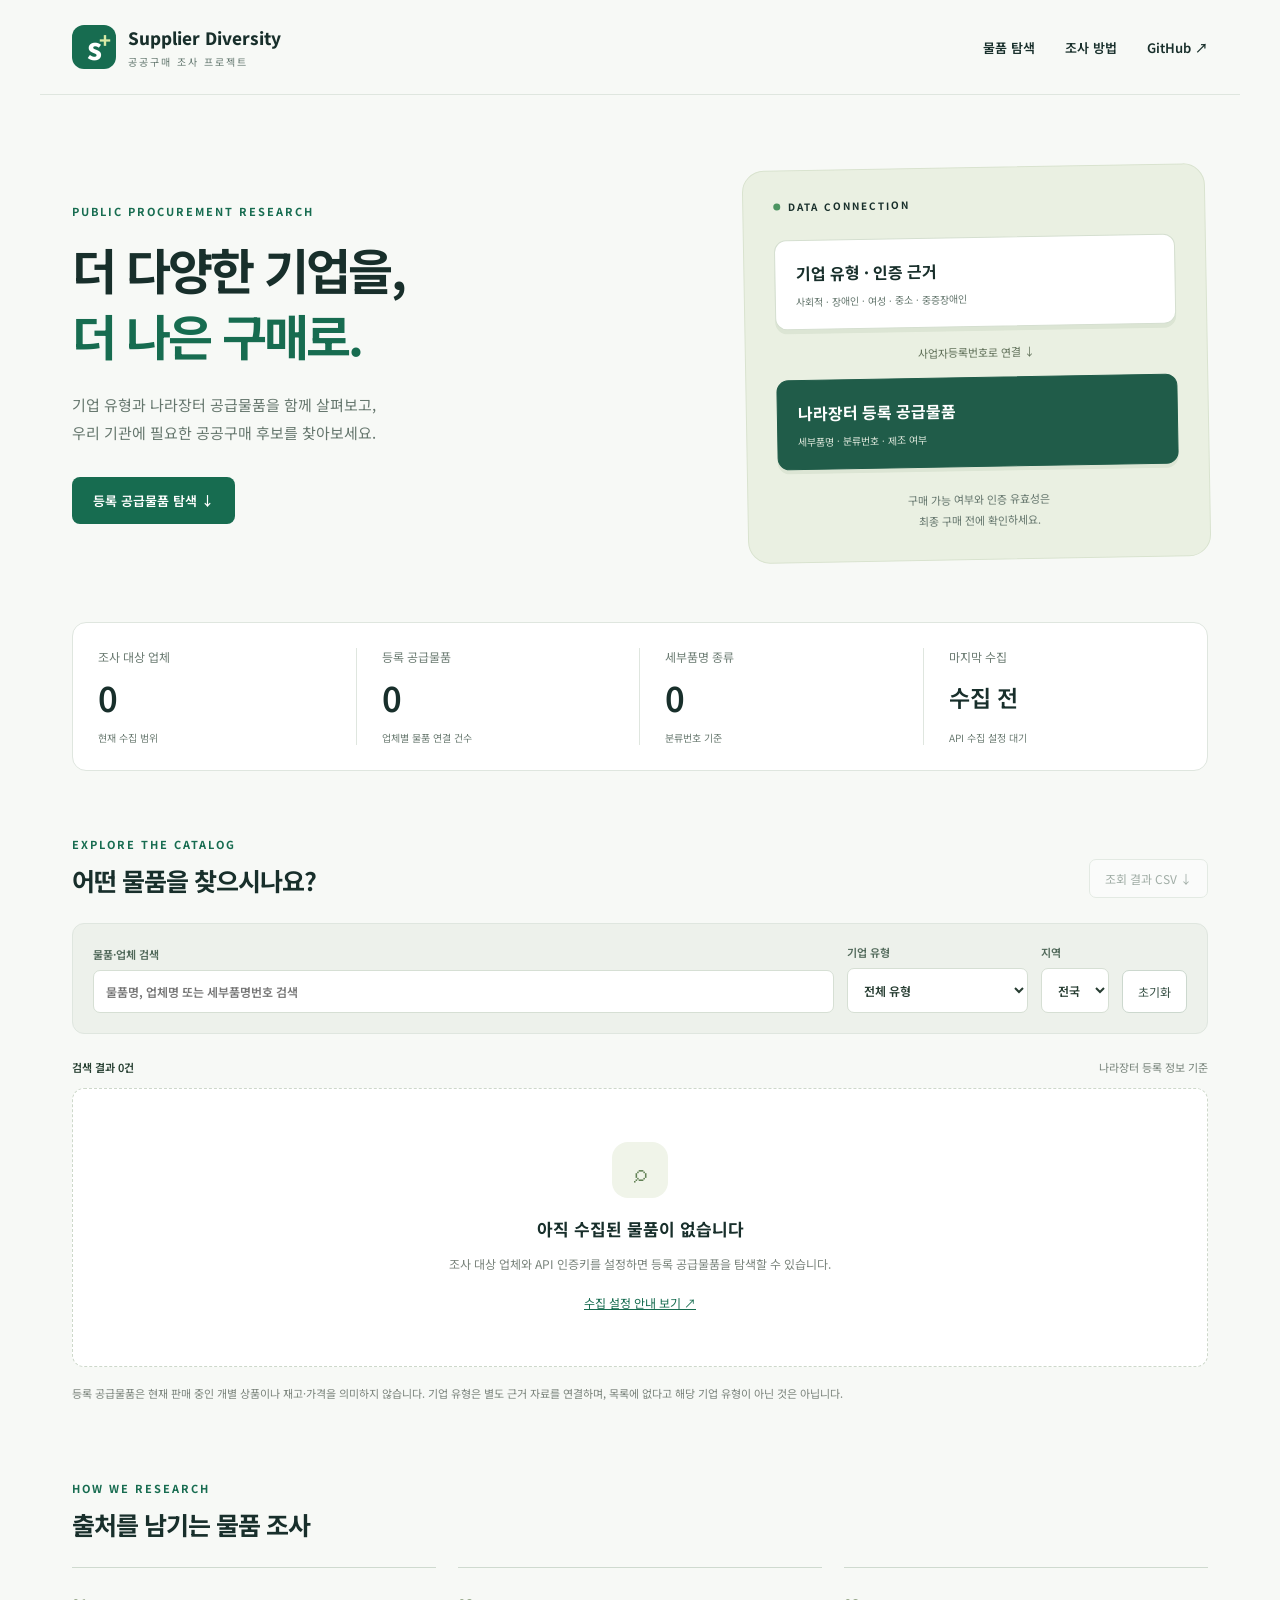
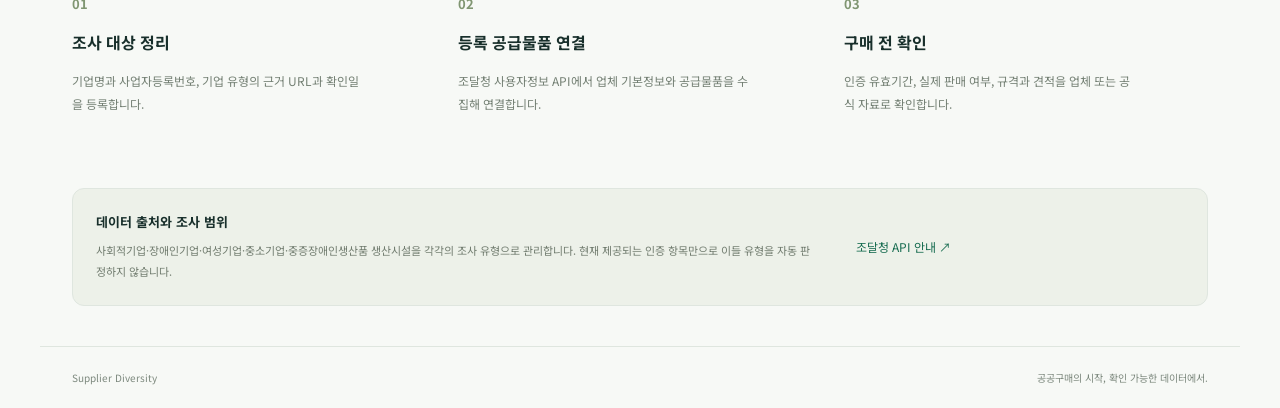
==== site/index.html @ bdb8b7a2 "feat: create clean supplier diversity research portal" ====
<!doctype html>
<html lang="ko">
<head><meta charset="UTF-8"><meta name="viewport" content="width=device-width,initial-scale=1"><meta name="description" content="기업 유형과 나라장터 등록 공급물품을 연결하는 공공구매 조사 프로젝트"><title>공공구매 물품 탐색 · Supplier Diversity</title><link rel="stylesheet" href="./styles.css"><script type="module" src="./app.js"></script></head>
<body>
<header><a class="brand" href="./"><span class="logo">s<span>+</span></span><span>Supplier Diversity<small>공공구매 조사 프로젝트</small></span></a><nav aria-label="주 메뉴"><a href="#explore">물품 탐색</a><a href="#method">조사 방법</a><a href="https://github.com/joongyu01/supplier_diversity" target="_blank" rel="noopener">GitHub ↗</a></nav></header>
<main>
<section class="hero"><div><div class="eyebrow">PUBLIC PROCUREMENT RESEARCH</div><h1>더 다양한 기업을,<br><span>더 나은 구매로.</span></h1><p>기업 유형과 나라장터 공급물품을 함께 살펴보고,<br>우리 기관에 필요한 공공구매 후보를 찾아보세요.</p><a class="primary" href="#explore">등록 공급물품 탐색 ↓</a></div><aside class="hero-card"><div class="card-top"><span class="dot"></span> DATA CONNECTION</div><div class="flow-node">기업 유형 · 인증 근거<span>사회적 · 장애인 · 여성 · 중소 · 중증장애인</span></div><div class="connector">사업자등록번호로 연결 ↓</div><div class="flow-node accent">나라장터 등록 공급물품<span>세부품명 · 분류번호 · 제조 여부</span></div><p>구매 가능 여부와 인증 유효성은<br>최종 구매 전에 확인하세요.</p></aside></section>
<section class="stats" aria-label="데이터 현황"><article><span>조사 대상 업체</span><strong id="supplier-count">—</strong><small>현재 수집 범위</small></article><article><span>등록 공급물품</span><strong id="product-count">—</strong><small>업체별 물품 연결 건수</small></article><article><span>세부품명 종류</span><strong id="class-count">—</strong><small>분류번호 기준</small></article><article><span>마지막 수집</span><strong class="date" id="updated">수집 전</strong><small id="status-label">데이터 확인 중</small></article></section>
<section id="explore" class="explore"><div class="section-heading"><div><div class="eyebrow">EXPLORE THE CATALOG</div><h2>어떤 물품을 찾으시나요?</h2></div><button id="export" class="secondary" disabled>조회 결과 CSV ↓</button></div>
<div class="filters"><label class="search">물품·업체 검색<input id="search" type="search" placeholder="물품명, 업체명 또는 세부품명번호 검색"></label><label>기업 유형<select id="category"><option value="">전체 유형</option><option>사회적기업</option><option>장애인기업</option><option>여성기업</option><option>중소기업</option><option>중증장애인생산품 생산시설</option></select></label><label>지역<select id="region"><option value="">전국</option></select></label><button id="reset" class="secondary">초기화</button></div>
<div class="result-head"><span id="result-count" role="status" aria-live="polite">데이터를 불러오고 있습니다.</span><span>나라장터 등록 정보 기준</span></div><div id="results"></div><div class="pagination" id="pagination" hidden><button class="secondary" id="prev">← 이전</button><span id="page-label"></span><button class="secondary" id="next">다음 →</button></div>
<p class="notice">등록 공급물품은 현재 판매 중인 개별 상품이나 재고·가격을 의미하지 않습니다. 기업 유형은 별도 근거 자료를 연결하며, 목록에 없다고 해당 기업 유형이 아닌 것은 아닙니다.</p></section>
<section id="method" class="method"><div class="eyebrow">HOW WE RESEARCH</div><h2>출처를 남기는 물품 조사</h2><div class="steps"><article><b>01</b><h3>조사 대상 정리</h3><p>기업명과 사업자등록번호, 기업 유형의 근거 URL과 확인일을 등록합니다.</p></article><article><b>02</b><h3>등록 공급물품 연결</h3><p>조달청 사용자정보 API에서 업체 기본정보와 공급물품을 수집해 연결합니다.</p></article><article><b>03</b><h3>구매 전 확인</h3><p>인증 유효기간, 실제 판매 여부, 규격과 견적을 업체 또는 공식 자료로 확인합니다.</p></article></div></section>
<section class="source"><div><h3>데이터 출처와 조사 범위</h3><p>사회적기업·장애인기업·여성기업·중소기업·중증장애인생산품 생산시설을 각각의 조사 유형으로 관리합니다. 현재 제공되는 인증 항목만으로 이들 유형을 자동 판정하지 않습니다.</p></div><a href="https://www.data.go.kr/data/15129466/openapi.do" target="_blank" rel="noopener">조달청 API 안내 ↗</a></section>
</main><footer><span>Supplier Diversity</span><span>공공구매의 시작, 확인 가능한 데이터에서.</span></footer>
</body></html>
---- site/styles.css ----
@import url('https://fonts.googleapis.com/css2?family=Noto+Sans+KR:wght@400;500;600;700;800&display=swap');
:root{font-family:'Noto Sans KR',sans-serif;color:#182f2b;background:#f7f9f6;font-synthesis:none;--green:#176c50;--line:#dfe6df}*{box-sizing:border-box}html{scroll-behavior:smooth;scroll-padding-top:24px}body{margin:0}a{color:inherit;text-decoration:none}button,input,select{font:inherit}button,a,input,select{touch-action:manipulation}button{cursor:pointer}button:disabled{opacity:.45;cursor:default}a:focus-visible,button:focus-visible,input:focus-visible,select:focus-visible{outline:3px solid #c58e31;outline-offset:4px}header,main,footer{max-width:1200px;margin:auto}header{padding:25px 32px;display:flex;justify-content:space-between;align-items:center;border-bottom:1px solid var(--line)}.brand{display:flex;gap:12px;align-items:center;font-weight:800;font-size:17px}.brand small{display:block;font-weight:400;font-size:10px;letter-spacing:2px;margin-top:4px;color:#647870}.logo{font-size:30px;color:white;background:var(--green);width:44px;height:44px;display:grid;place-content:center;border-radius:12px;position:relative}.logo span{position:absolute;right:5px;top:0;font-size:20px;color:#d8eaa6}nav{display:flex;gap:30px;font-size:13px;font-weight:600}main{padding:0 32px}.hero{display:grid;grid-template-columns:1.3fr 1fr;gap:70px;padding:72px 0 62px;align-items:center}.eyebrow{font-size:11px;letter-spacing:2px;font-weight:700;color:var(--green)}h1{font-size:49px;line-height:1.35;letter-spacing:-2.7px;margin:17px 0 22px}h1 span{color:var(--green)}.hero p{font-size:15px;line-height:1.9;color:#66776e}.primary{background:var(--green);color:white;display:inline-block;padding:14px 21px;border-radius:8px;font-size:13px;font-weight:600;margin-top:14px}.hero-card{background:#eaf0e2;border:1px solid #d9e3cf;border-radius:22px;padding:28px 30px;transform:rotate(-1deg);position:relative}.card-top{font-size:10px;letter-spacing:2px;font-weight:700;margin-bottom:26px;display:flex;align-items:center;gap:8px}.dot{width:7px;height:7px;border-radius:100%;background:#4c9461}.flow-node{background:#fff;padding:20px;border:1px solid #d5dfd0;border-radius:12px;font-weight:700;font-size:16px;box-shadow:0 4px 0 #dce5d4}.flow-node span{display:block;font-size:10px;font-weight:400;color:#65776e;margin-top:9px}.flow-node.accent{background:#205c49;color:white;border-color:#205c49}.flow-node.accent span{color:#dae5d9}.connector{padding:17px 0;text-align:center;font-size:11px;color:#61715a}.hero-card p{font-size:11px;text-align:center;margin:22px 0 0}.stats{display:grid;grid-template-columns:repeat(4,1fr);background:white;border:1px solid var(--line);border-radius:14px;padding:25px 0}.stats article{padding:0 25px;border-right:1px solid var(--line)}.stats article:last-child{border:0}.stats span,.stats small{display:block;font-size:12px;color:#6c7c73}.stats strong{display:block;font-size:34px;font-weight:600;margin:8px 0}.stats strong.date{font-size:23px;min-height:49px;display:flex;align-items:center}.stats small{font-size:10px}.explore{padding-top:65px}.section-heading{display:flex;justify-content:space-between;align-items:end;margin-bottom:25px}h2{font-size:25px;letter-spacing:-1px;margin:10px 0 0}.secondary{background:white;color:#395247;border:1px solid #ccd8ce;padding:10px 15px;border-radius:7px;font-size:12px}.filters{display:flex;align-items:end;gap:13px;background:#edf1eb;border:1px solid var(--line);border-radius:12px;padding:20px}.filters label{display:flex;flex-direction:column;gap:8px;font-size:11px;color:#506859;font-weight:600}.search{flex:1}.filters input,.filters select{background:white;border:1px solid #d6dfd4;padding:12px;border-radius:7px;font-size:12px;color:#273d32;min-height:43px}.filters select{max-width:205px}.filters .secondary{height:43px}.result-head{display:flex;justify-content:space-between;font-size:11px;color:#78847b;margin:25px 0 13px}.result-head span:first-child{color:#263f31;font-weight:600}.empty{padding:53px 20px;text-align:center;background:white;border:1px dashed #cdd8ca;border-radius:12px}.empty .empty-icon{display:grid;place-content:center;margin:0 auto 18px;border-radius:16px;background:#f0f4e9;color:#628155;width:56px;height:56px;font-size:25px}.empty h3{font-size:17px;margin:0 0 12px}.empty p{font-size:12px;line-height:1.9;color:#7a847c;margin:0}.empty a{display:inline-block;font-size:12px;text-decoration:underline;color:var(--green);margin-top:18px}.notice{font-size:11px;color:#7a837b;line-height:1.8;margin:17px 0}.method{padding:60px 0}.steps{display:grid;grid-template-columns:repeat(3,1fr);gap:22px;margin-top:25px}.steps article{border-top:1px solid #cfdacf;padding:22px 8px 0 0}.steps b{font-size:13px;color:#809672}.steps h3{font-size:16px}.steps p{font-size:12px;line-height:1.9;color:#748074;max-width:290px}.source{border:1px solid var(--line);background:#edf1e9;border-radius:12px;padding:23px;display:flex;gap:40px;align-items:center;margin-bottom:40px}.source h3{font-size:13px;margin:0 0 9px}.source p{font-size:11px;line-height:1.9;color:#727d70;margin:0;max-width:720px}.source a{font-size:12px;white-space:nowrap;color:var(--green)}footer{padding:23px 32px;display:flex;justify-content:space-between;border-top:1px solid var(--line);font-size:10px;color:#7c887d}.table-wrap{overflow:auto;border:1px solid var(--line);border-radius:10px}table{width:100%;border-collapse:collapse;background:white;font-size:12px;text-align:left}th{padding:15px;background:#eef2eb;font-size:11px;white-space:nowrap}td{padding:16px 15px;border-top:1px solid #e8ece5;min-width:120px}td small{display:block;color:#758170;font-size:10px;margin-top:6px}.tag{display:inline-block;background:#eaf2e4;color:#386044;padding:4px 7px;border-radius:5px;font-size:10px;margin:2px}.evidence{display:block;text-decoration:underline;color:var(--green);margin-top:5px;font-size:10px}.pagination{display:flex;justify-content:center;align-items:center;gap:20px;margin-top:18px;font-size:12px}.pagination[hidden]{display:none}@media(max-width:760px){header,main,footer{padding-left:20px;padding-right:20px}header{padding-top:18px;padding-bottom:18px}nav{gap:15px;font-size:11px}nav a:nth-child(2){display:none}.brand{font-size:13px}.brand small{font-size:8px}.hero{grid-template-columns:1fr;gap:30px;padding:42px 0}h1{font-size:38px}.hero-card{transform:none}.stats{grid-template-columns:1fr 1fr;gap:23px}.stats article:nth-child(2){border:0}.stats strong{font-size:29px}.filters{flex-wrap:wrap;padding:14px}.search{min-width:100%}.filters select{max-width:190px}.section-heading{gap:10px}h2{font-size:21px}.section-heading .secondary{font-size:10px;white-space:nowrap}.steps{grid-template-columns:1fr;gap:13px}.steps p{max-width:none}.source{flex-direction:column;align-items:start;gap:16px}footer{gap:20px}.result-head{gap:15px}.hero p{font-size:13px}}
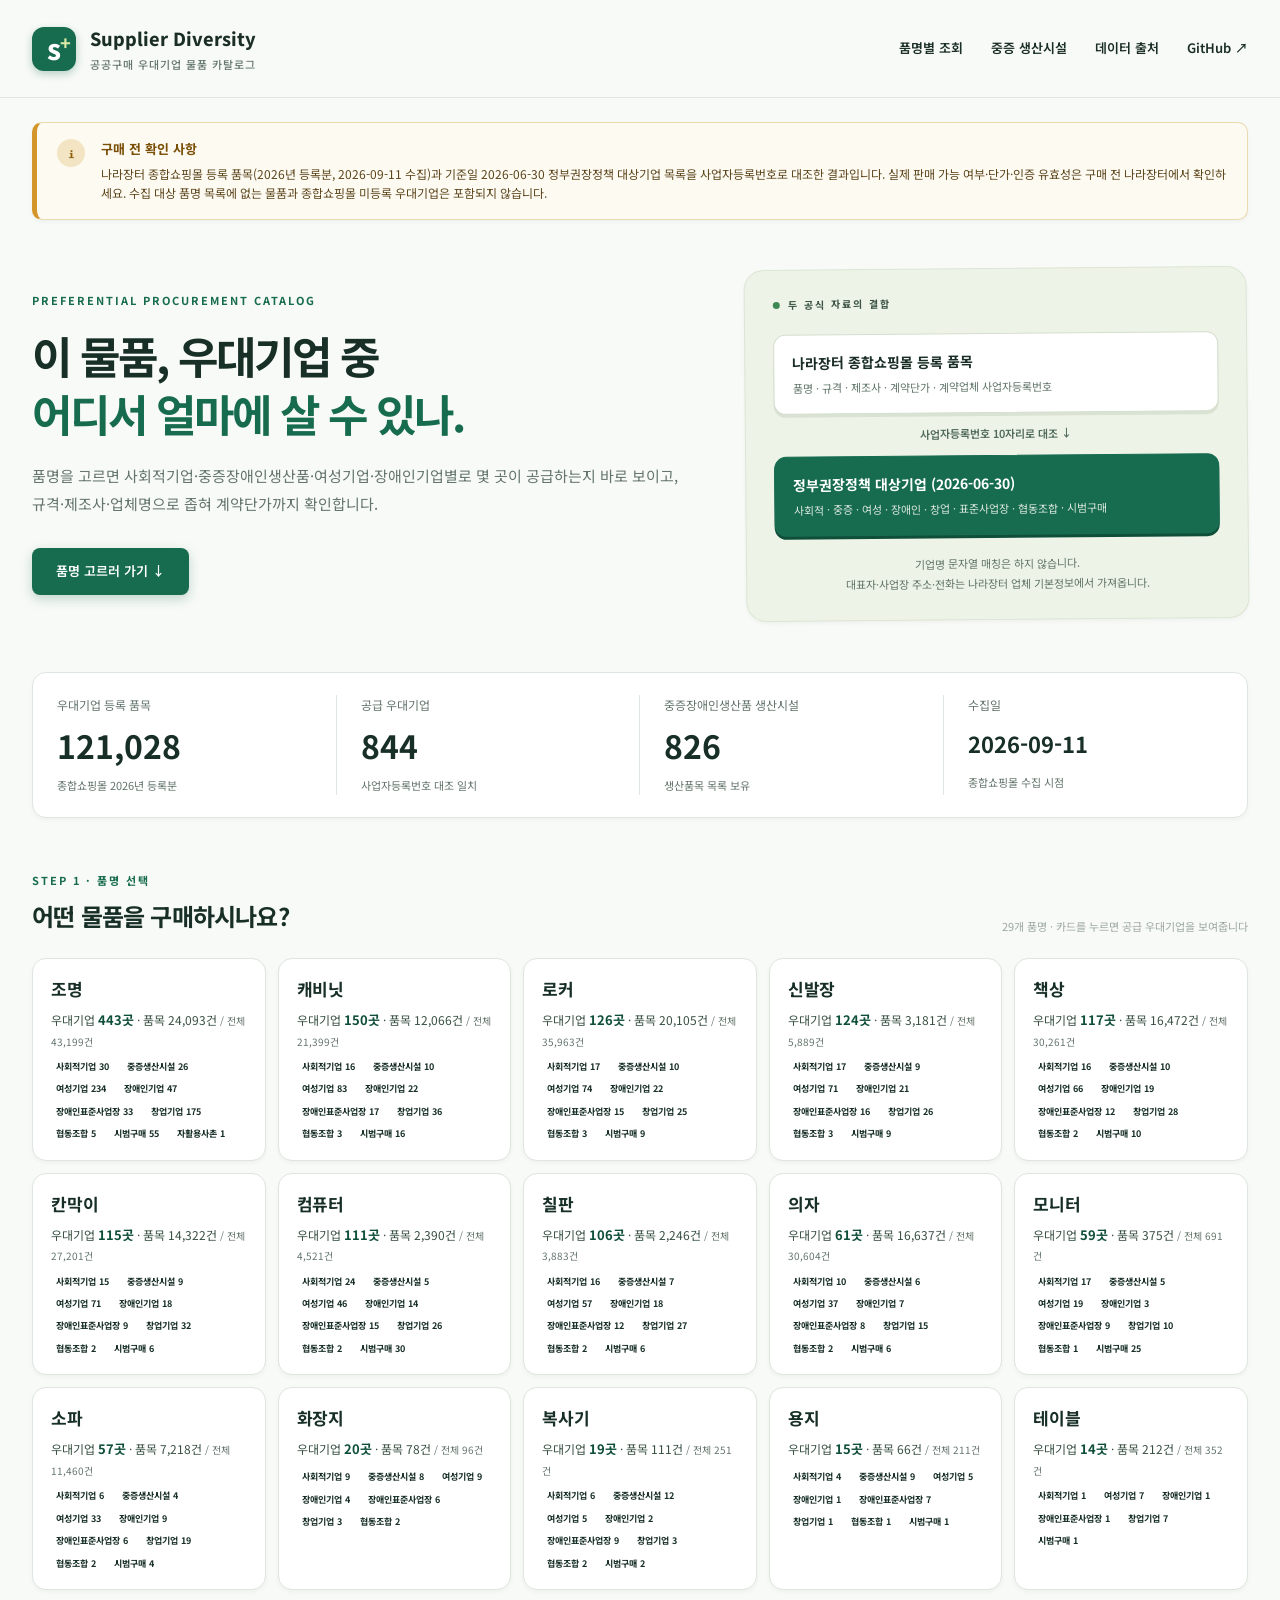
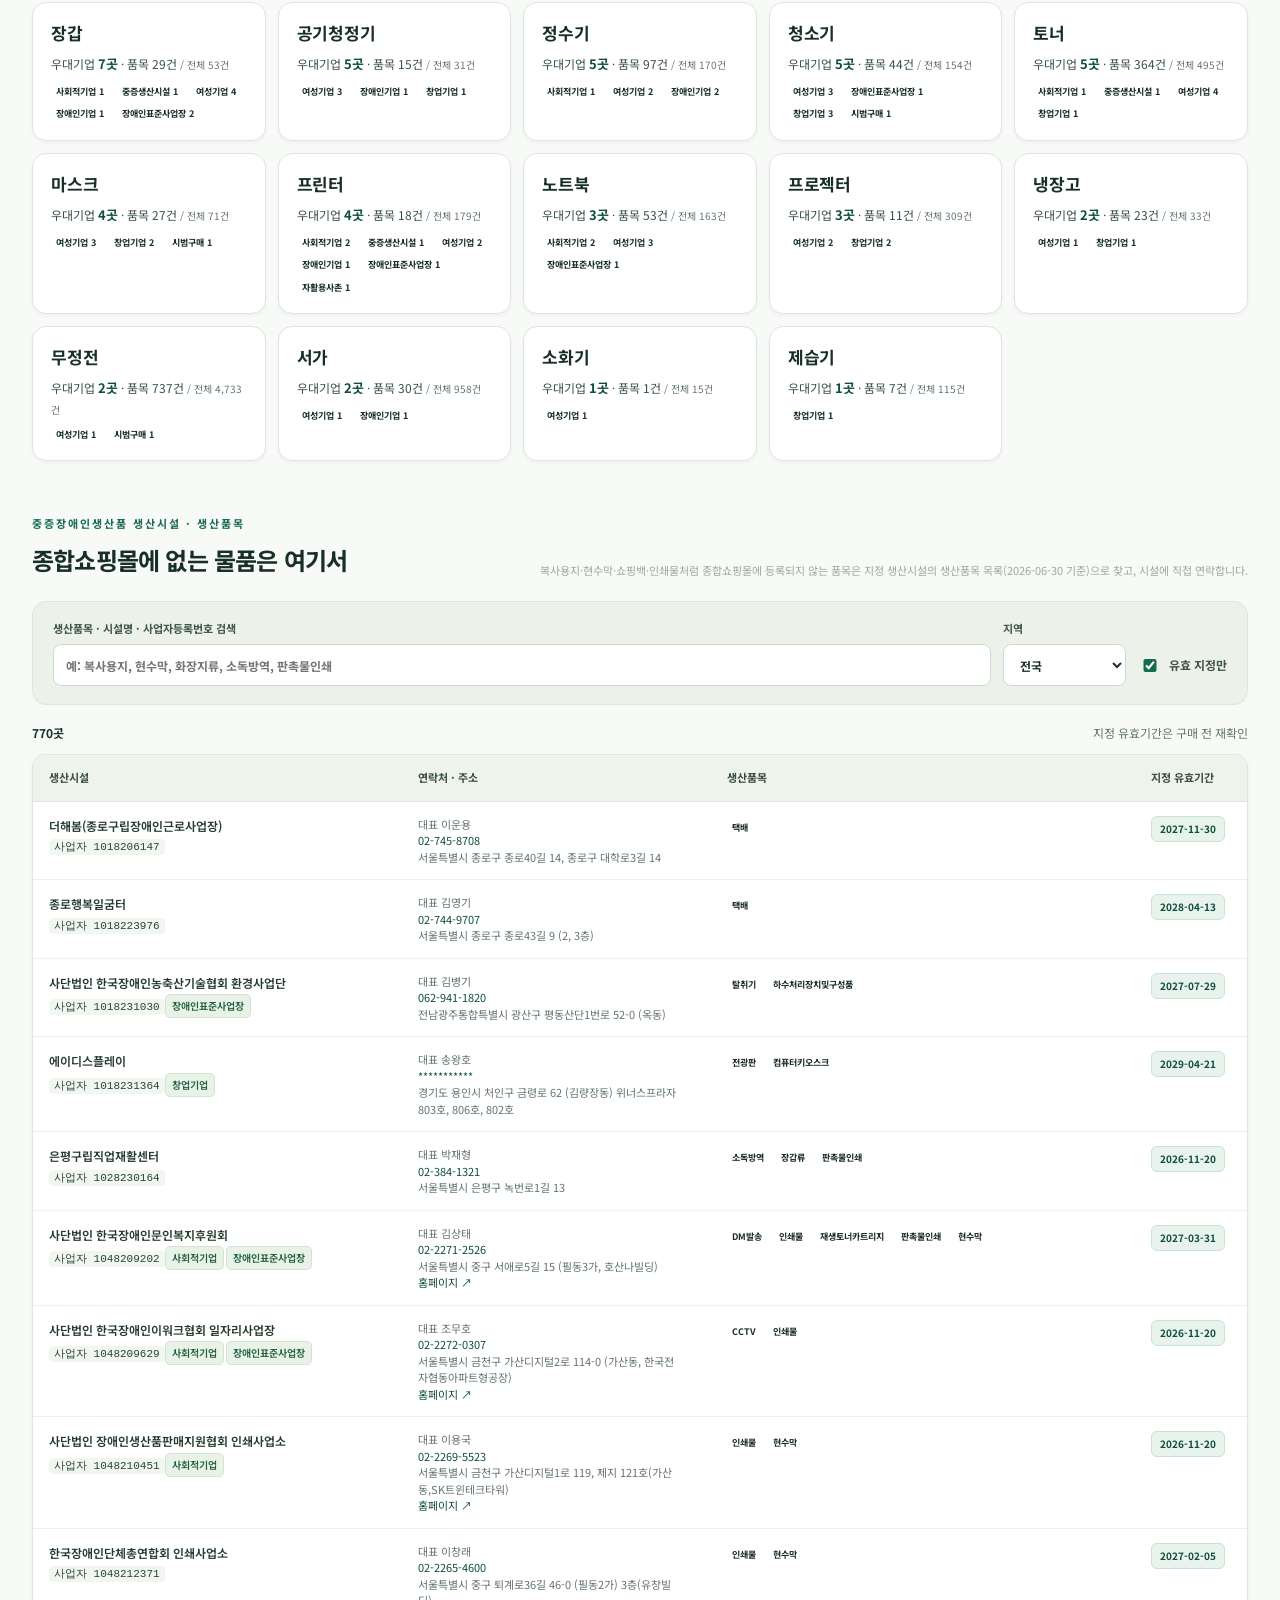
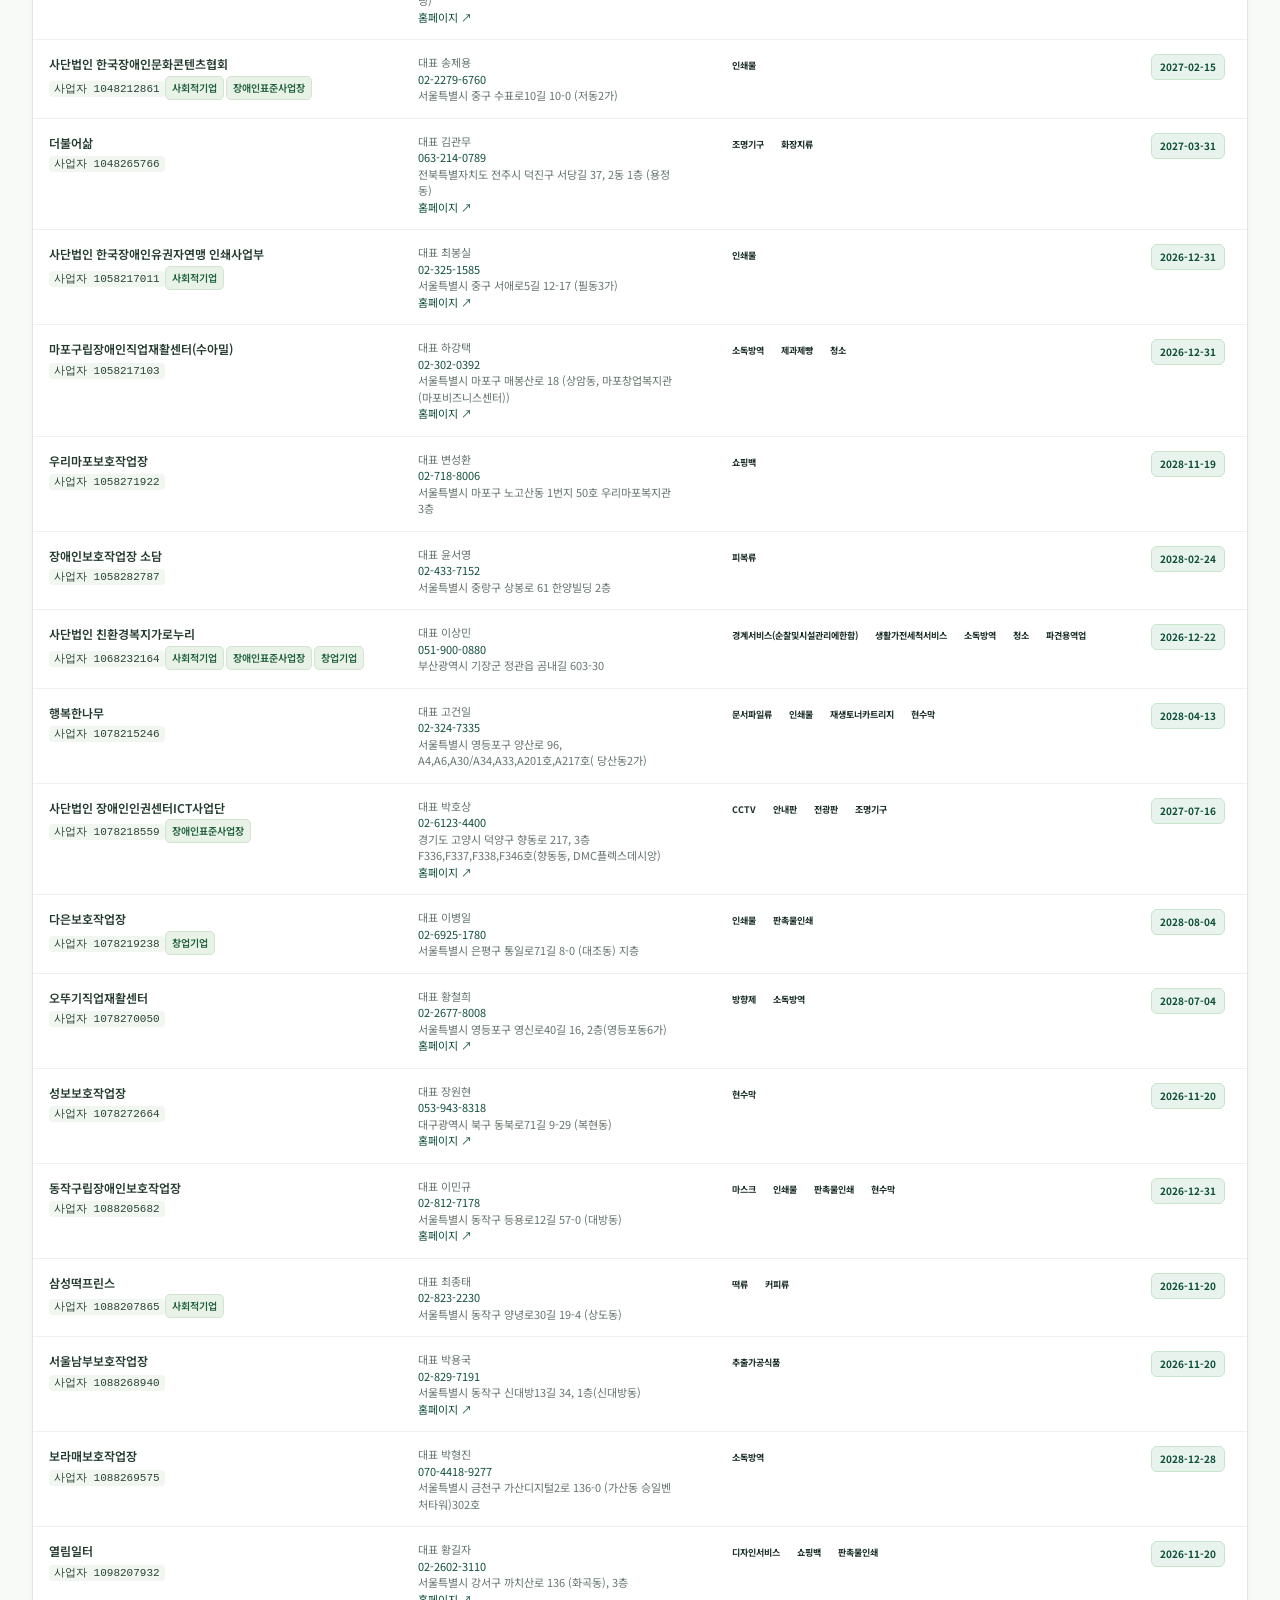
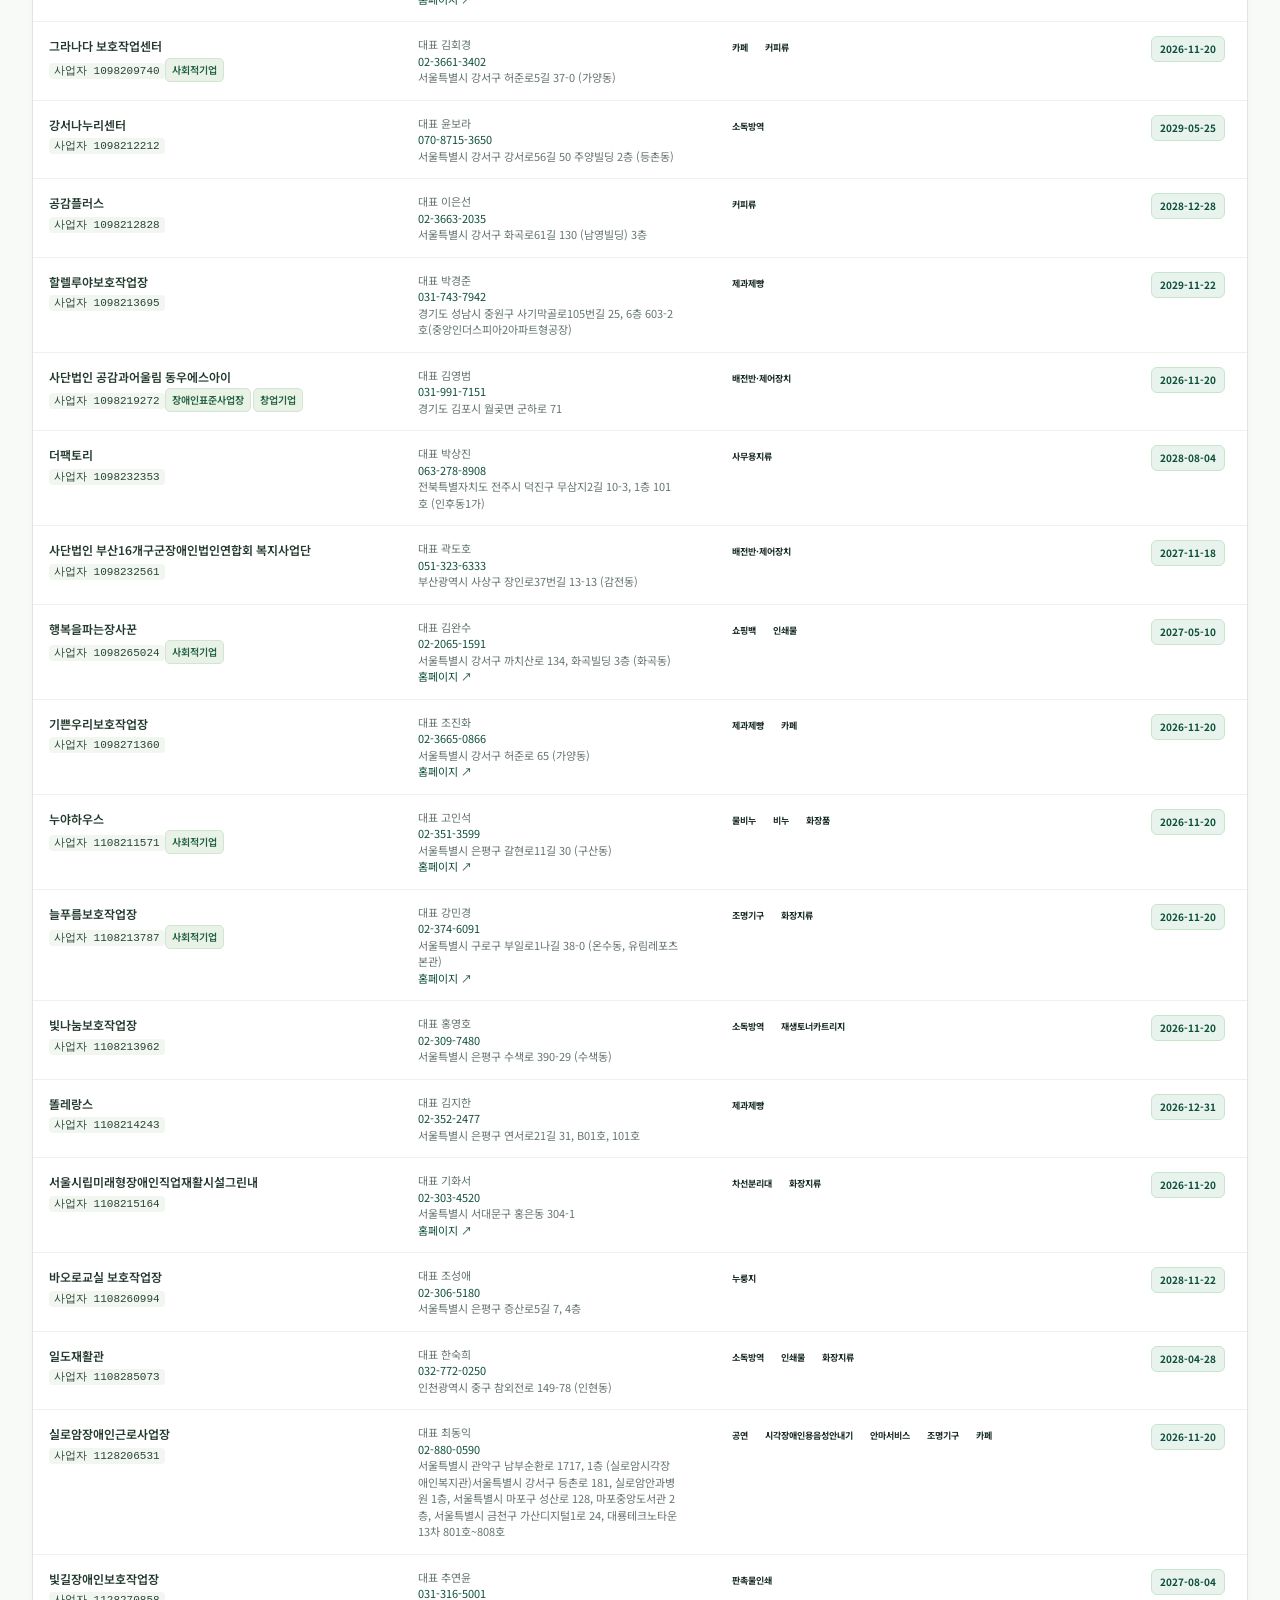
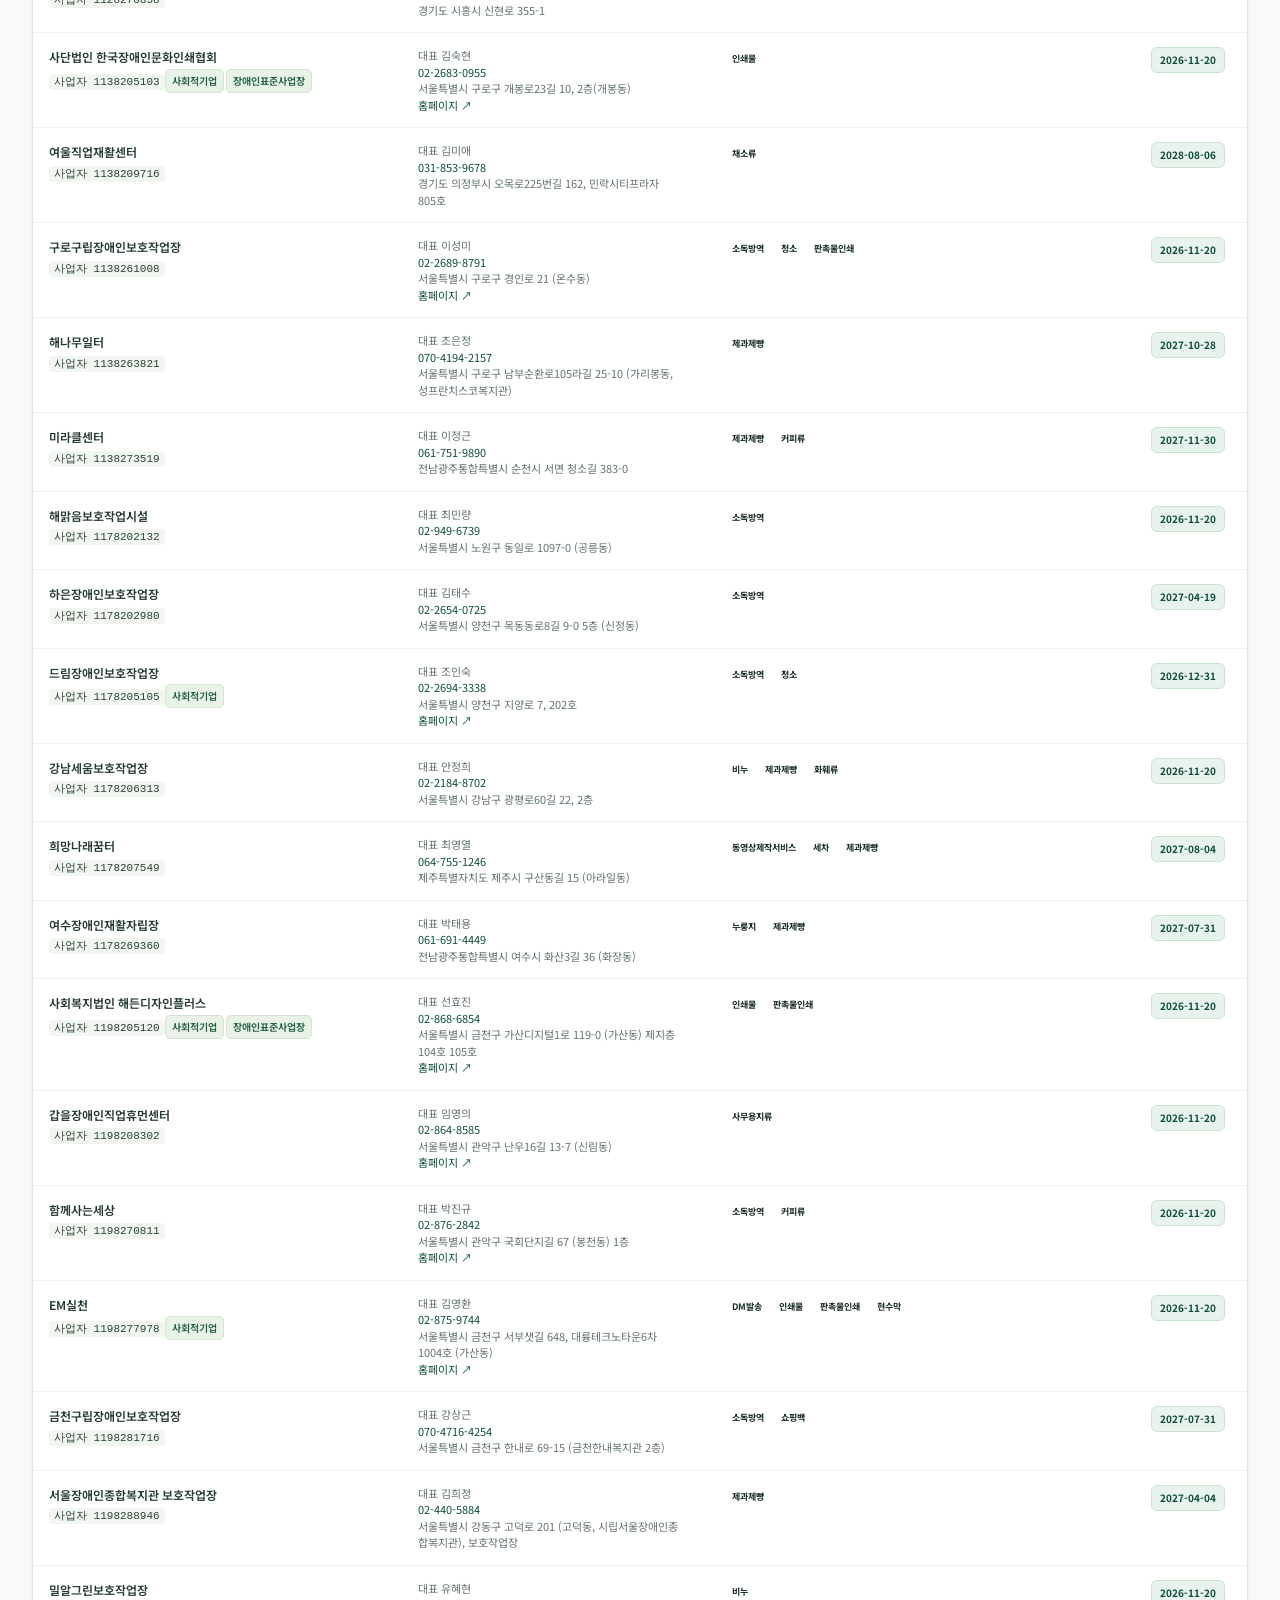
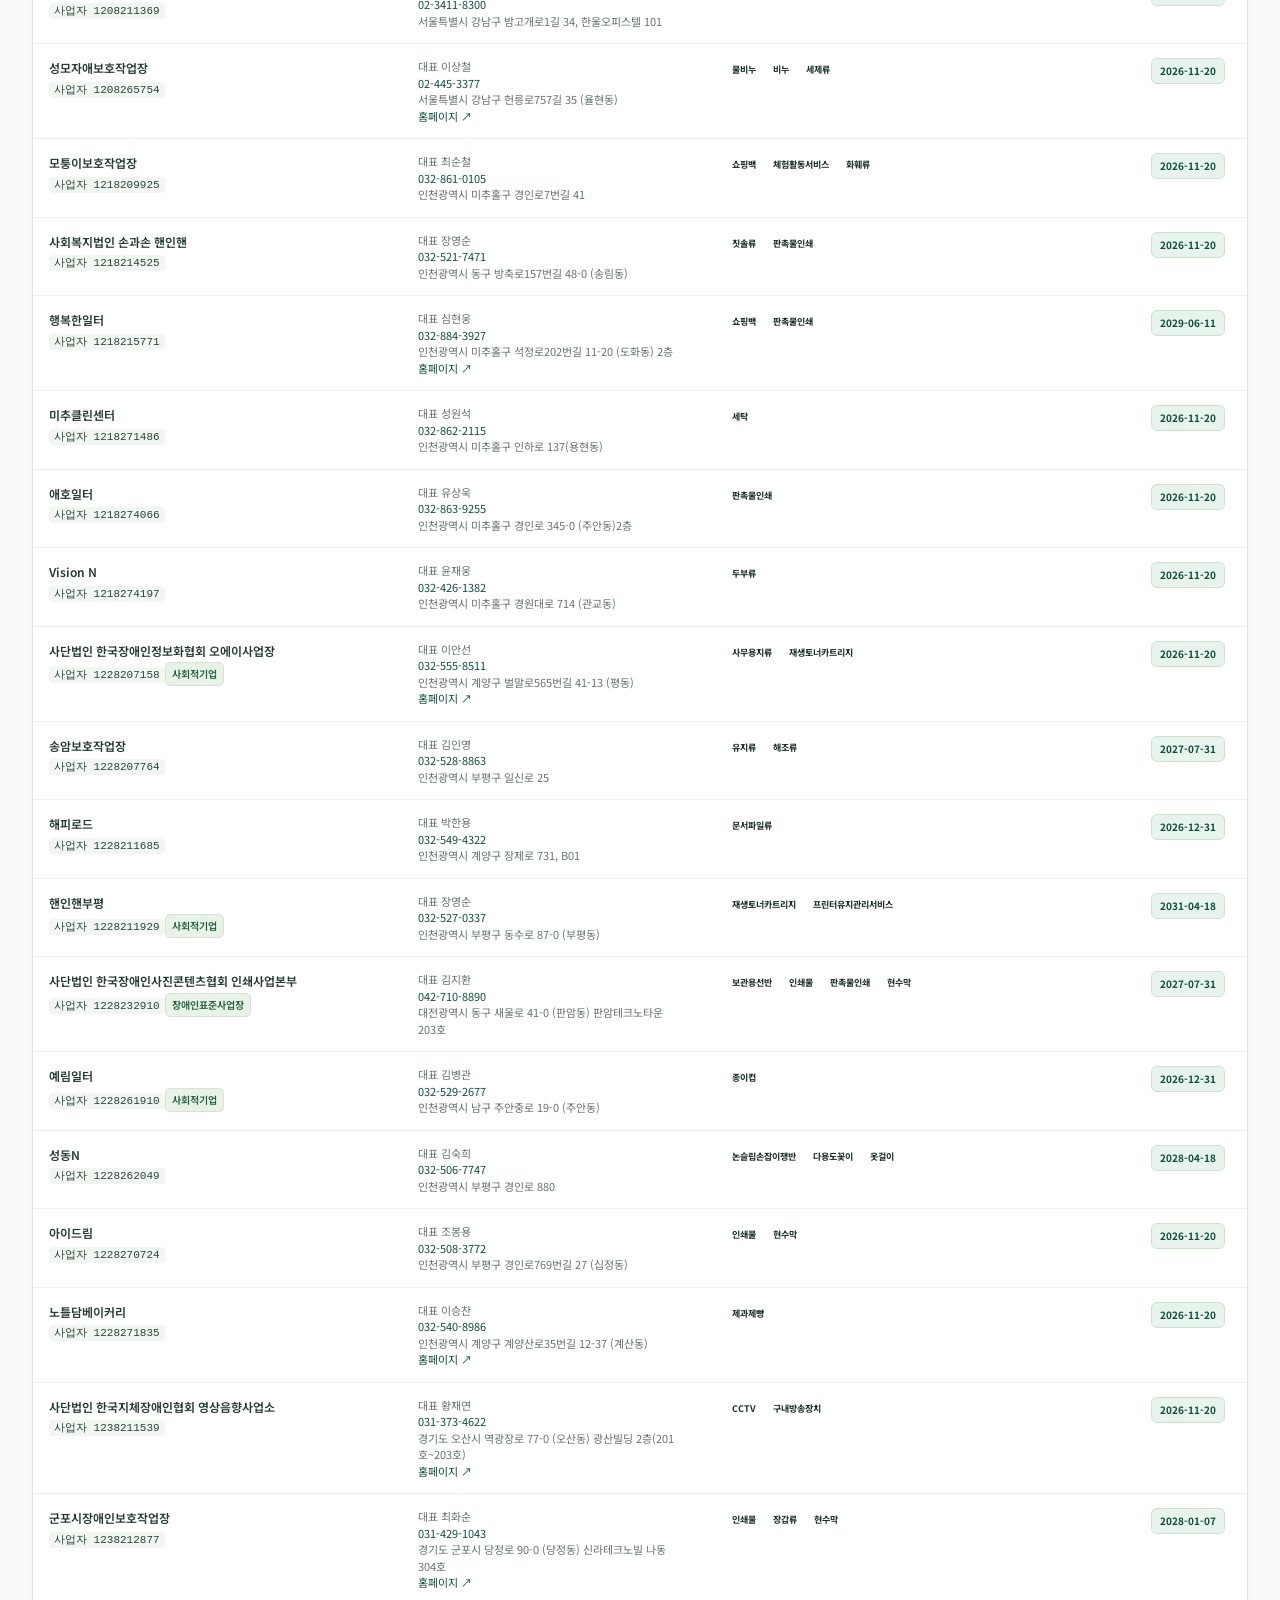
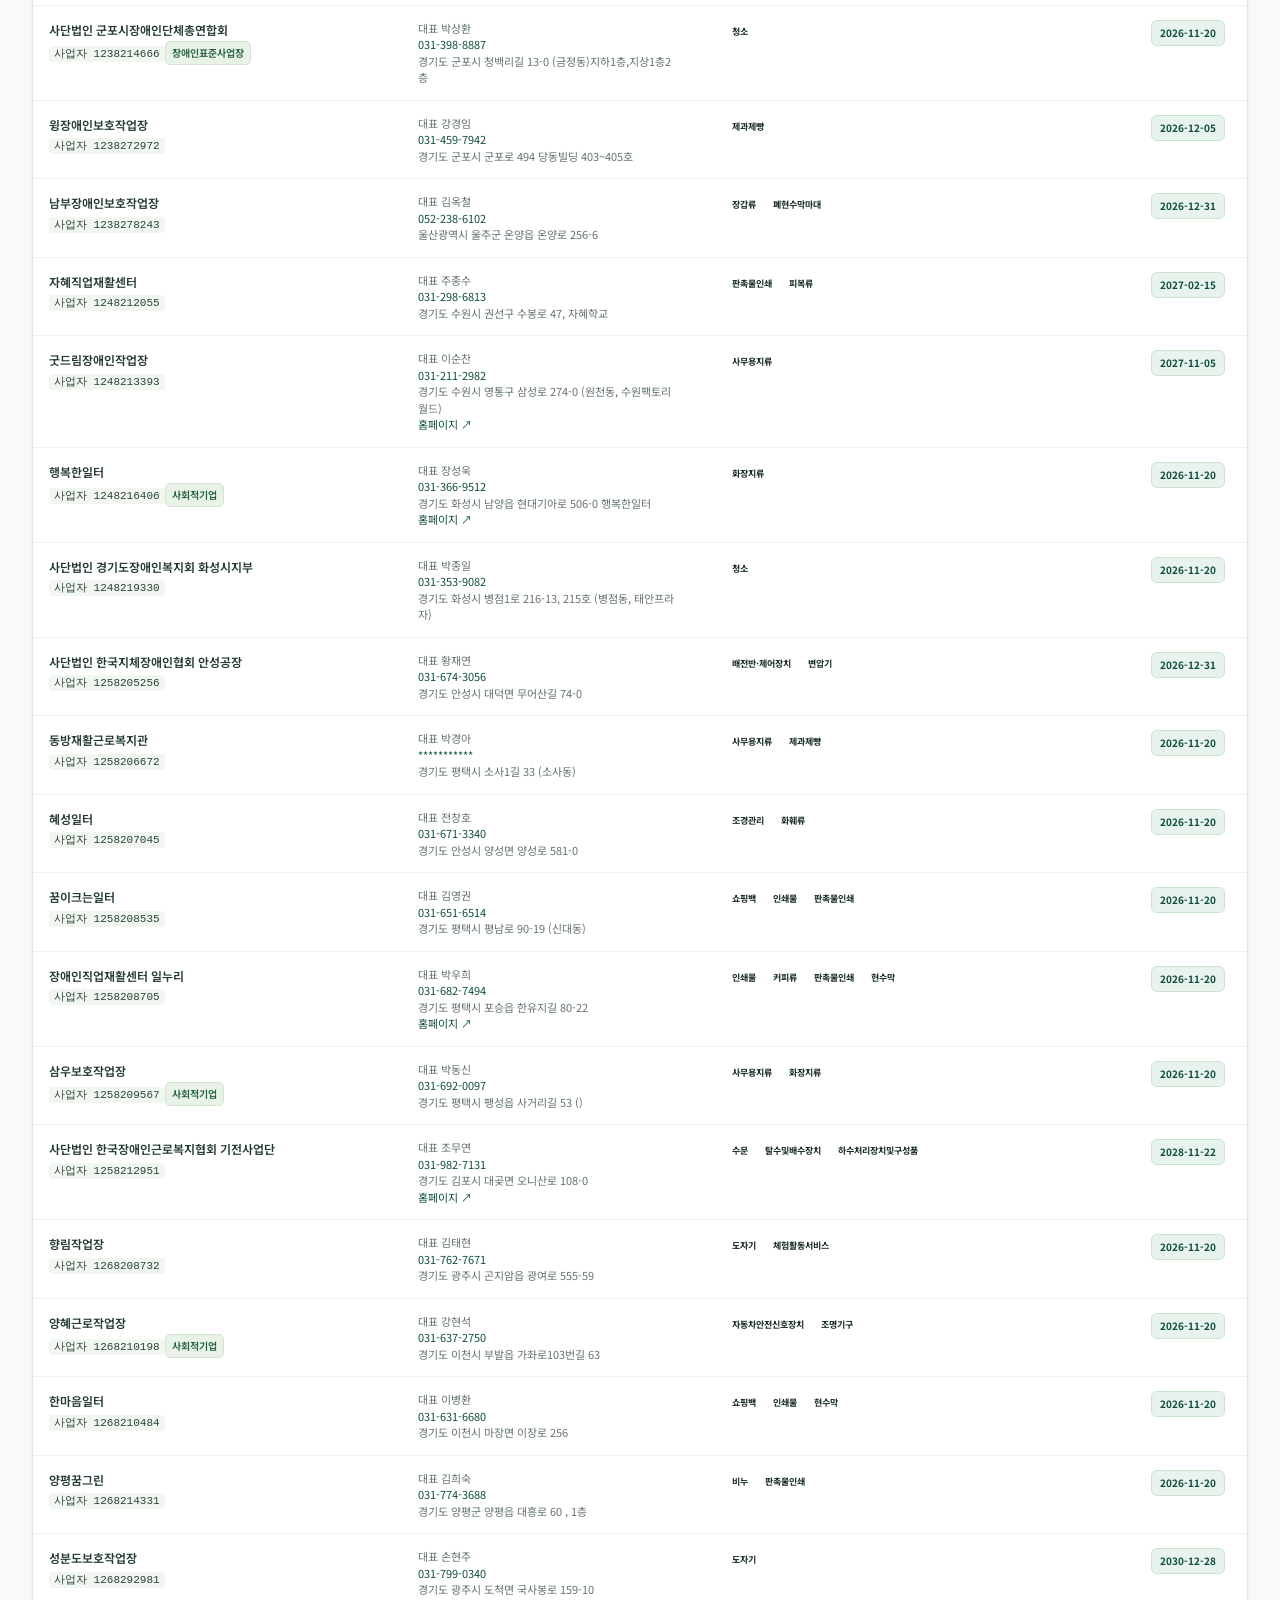
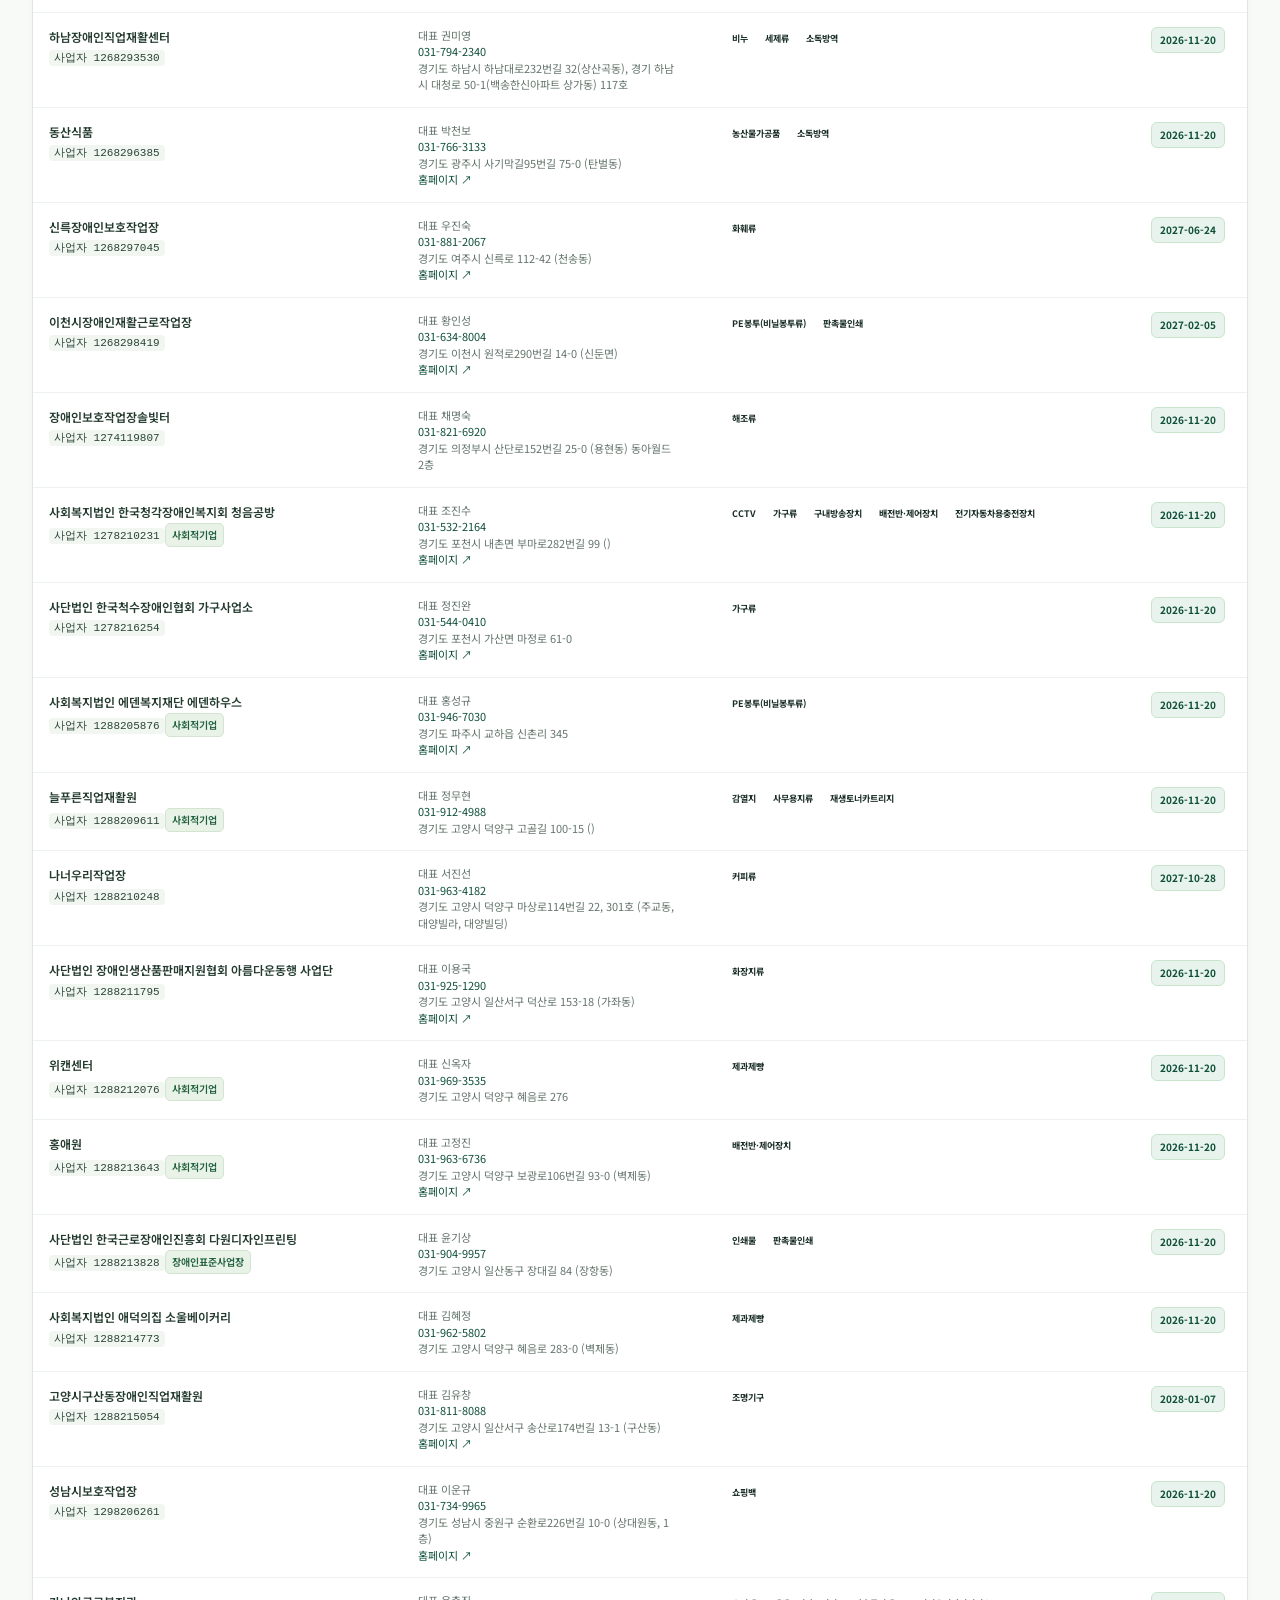
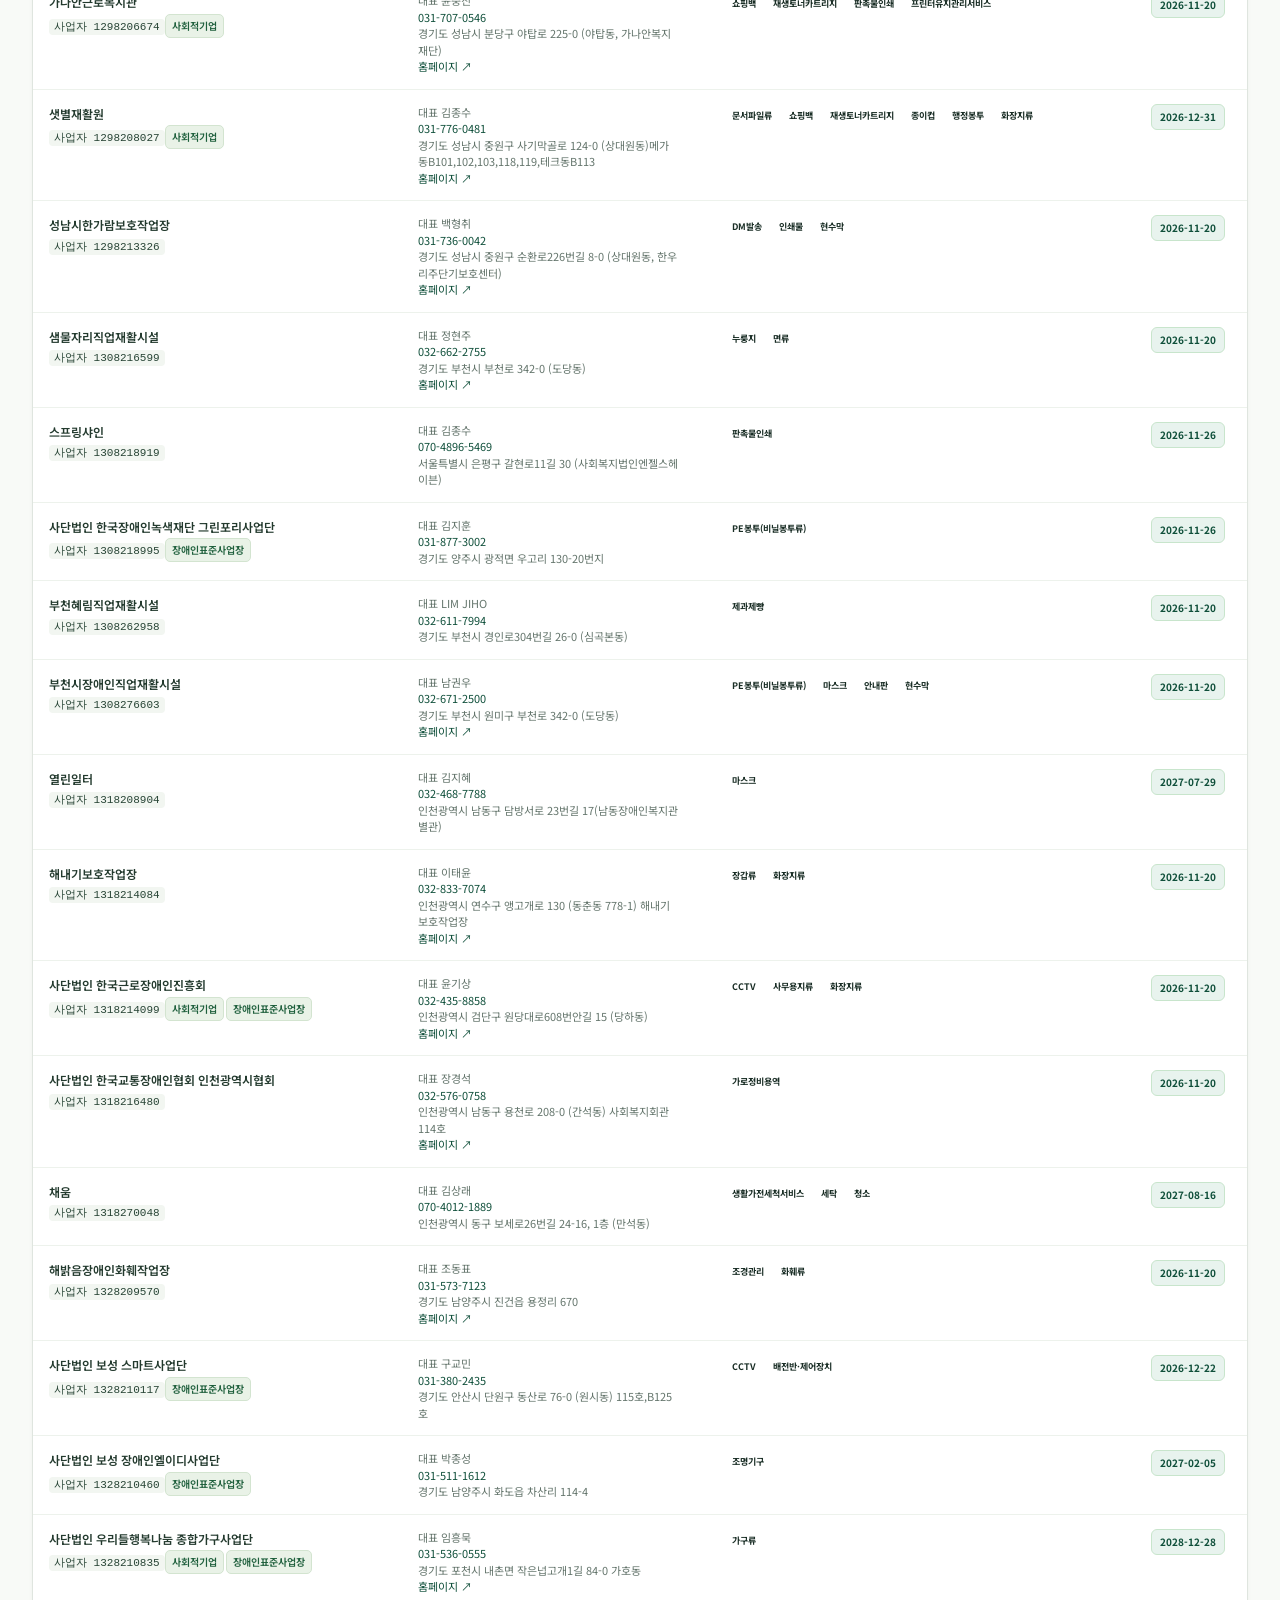
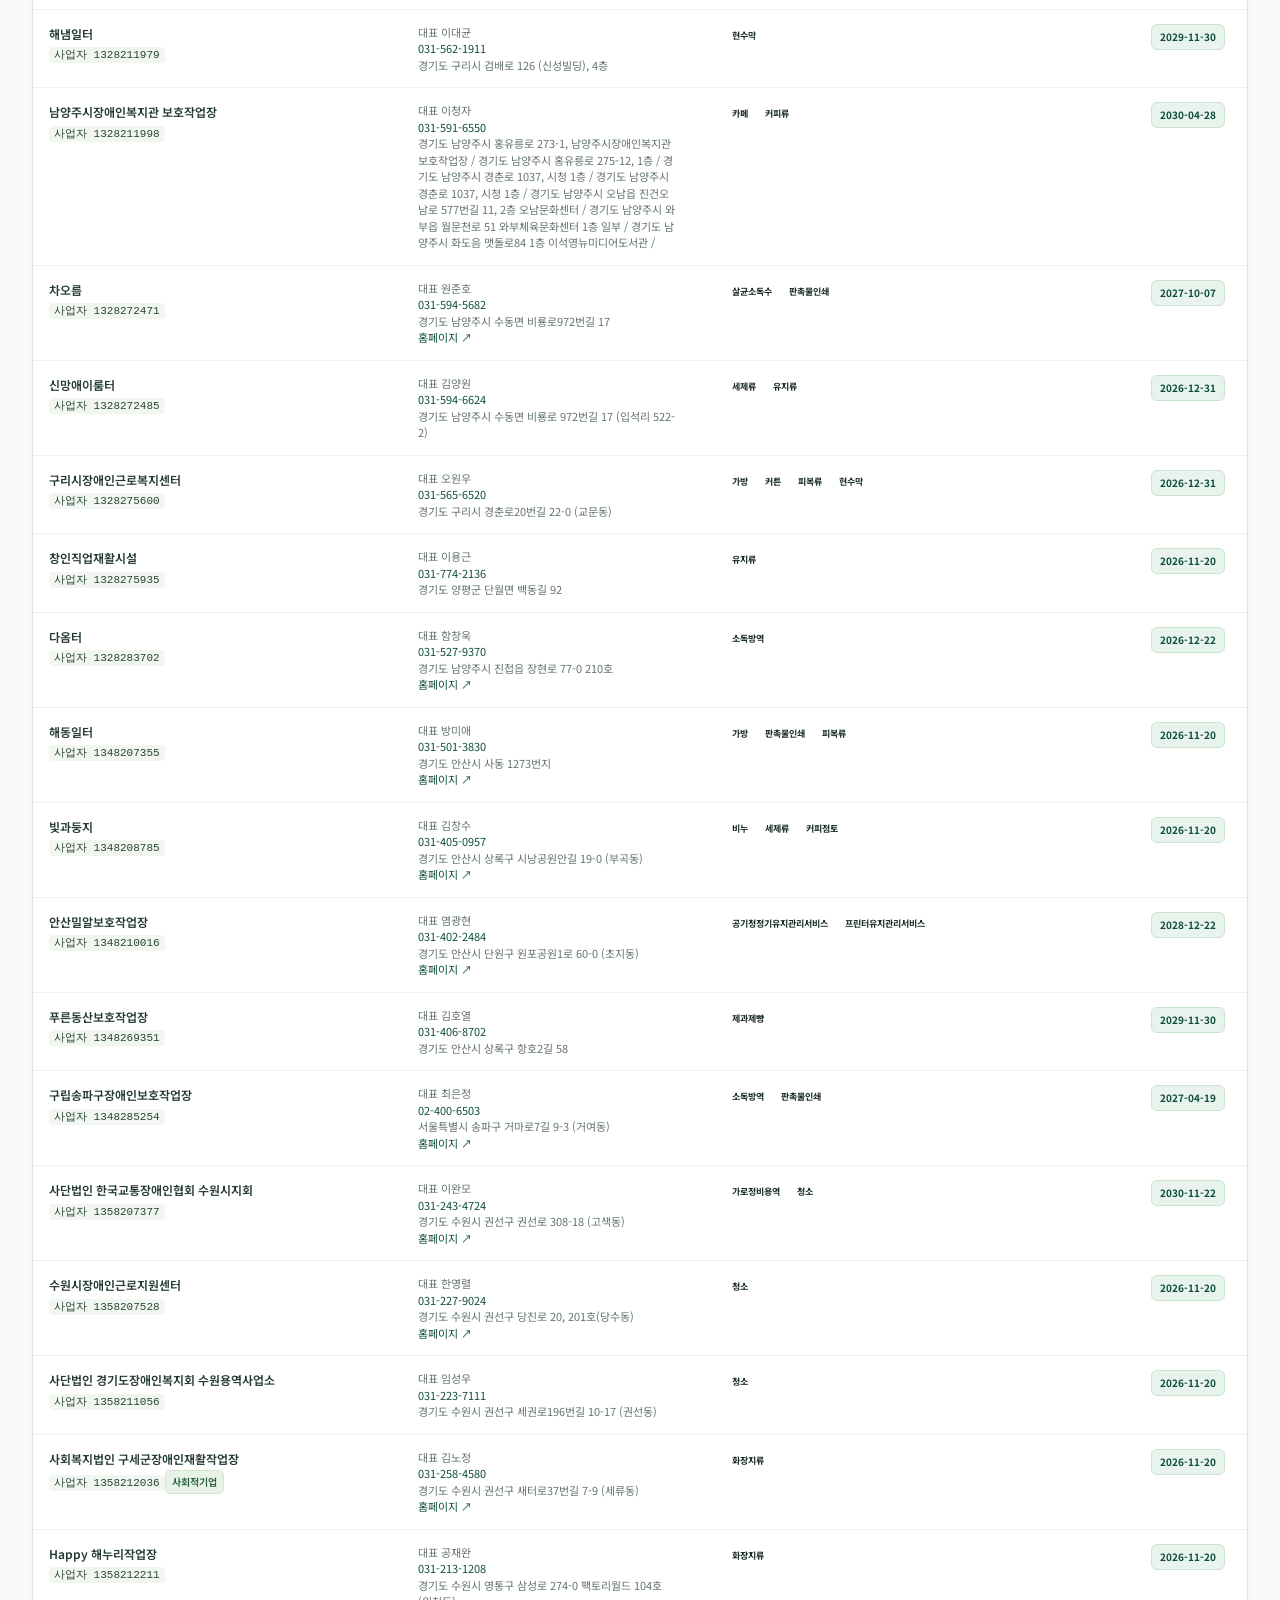
==== commit 9ca3b57c: "feat: 품명 기준 종합쇼핑몰 카탈로그와 우대기업 연락처 - scripts/collect_shopmall.py: getShoppingMallPrdctInfoList 품명 필터로 " ====
--- a/site/index.html
+++ b/site/index.html
@@ -1,16 +1,193 @@
 <!doctype html>
 <html lang="ko">
-<head><meta charset="UTF-8"><meta name="viewport" content="width=device-width,initial-scale=1"><meta name="description" content="기업 유형과 나라장터 등록 공급물품을 연결하는 공공구매 조사 프로젝트"><title>공공구매 물품 탐색 · Supplier Diversity</title><link rel="stylesheet" href="./styles.css"><script type="module" src="./app.js"></script></head>
+<head>
+  <meta charset="UTF-8">
+  <meta name="viewport" content="width=device-width, initial-scale=1">
+  <meta name="description" content="나라장터 종합쇼핑몰 등록 품목 중 우선구매 우대기업(사회적기업·중증장애인생산품·여성·장애인기업 등) 공급 물품 조회">
+  <title>우선구매 우대기업 물품 카탈로그 · Supplier Diversity</title>
+  <link rel="stylesheet" href="./styles.css">
+  <script type="module" src="./app.js"></script>
+</head>
 <body>
-<header><a class="brand" href="./"><span class="logo">s<span>+</span></span><span>Supplier Diversity<small>공공구매 조사 프로젝트</small></span></a><nav aria-label="주 메뉴"><a href="#explore">물품 탐색</a><a href="#method">조사 방법</a><a href="https://github.com/joongyu01/supplier_diversity" target="_blank" rel="noopener">GitHub ↗</a></nav></header>
+<header>
+  <a class="brand" href="./">
+    <span class="logo">s<span>+</span></span>
+    <span>Supplier Diversity<small>공공구매 우대기업 물품 카탈로그</small></span>
+  </a>
+  <nav aria-label="주 메뉴">
+    <a href="#categories">품명별 조회</a>
+    <a href="#facilities">중증 생산시설</a>
+    <a href="#method">데이터 출처</a>
+    <a href="https://github.com/joongyu01/supplier_diversity" target="_blank" rel="noopener">GitHub ↗</a>
+  </nav>
+</header>
+
 <main>
-<section class="hero"><div><div class="eyebrow">PUBLIC PROCUREMENT RESEARCH</div><h1>더 다양한 기업을,<br><span>더 나은 구매로.</span></h1><p>기업 유형과 나라장터 공급물품을 함께 살펴보고,<br>우리 기관에 필요한 공공구매 후보를 찾아보세요.</p><a class="primary" href="#explore">등록 공급물품 탐색 ↓</a></div><aside class="hero-card"><div class="card-top"><span class="dot"></span> DATA CONNECTION</div><div class="flow-node">기업 유형 · 인증 근거<span>사회적 · 장애인 · 여성 · 중소 · 중증장애인</span></div><div class="connector">사업자등록번호로 연결 ↓</div><div class="flow-node accent">나라장터 등록 공급물품<span>세부품명 · 분류번호 · 제조 여부</span></div><p>구매 가능 여부와 인증 유효성은<br>최종 구매 전에 확인하세요.</p></aside></section>
-<section class="stats" aria-label="데이터 현황"><article><span>조사 대상 업체</span><strong id="supplier-count">—</strong><small>현재 수집 범위</small></article><article><span>등록 공급물품</span><strong id="product-count">—</strong><small>업체별 물품 연결 건수</small></article><article><span>세부품명 종류</span><strong id="class-count">—</strong><small>분류번호 기준</small></article><article><span>마지막 수집</span><strong class="date" id="updated">수집 전</strong><small id="status-label">데이터 확인 중</small></article></section>
-<section id="explore" class="explore"><div class="section-heading"><div><div class="eyebrow">EXPLORE THE CATALOG</div><h2>어떤 물품을 찾으시나요?</h2></div><button id="export" class="secondary" disabled>조회 결과 CSV ↓</button></div>
-<div class="filters"><label class="search">물품·업체 검색<input id="search" type="search" placeholder="물품명, 업체명 또는 세부품명번호 검색"></label><label>기업 유형<select id="category"><option value="">전체 유형</option><option>사회적기업</option><option>장애인기업</option><option>여성기업</option><option>중소기업</option><option>중증장애인생산품 생산시설</option></select></label><label>지역<select id="region"><option value="">전국</option></select></label><button id="reset" class="secondary">초기화</button></div>
-<div class="result-head"><span id="result-count" role="status" aria-live="polite">데이터를 불러오고 있습니다.</span><span>나라장터 등록 정보 기준</span></div><div id="results"></div><div class="pagination" id="pagination" hidden><button class="secondary" id="prev">← 이전</button><span id="page-label"></span><button class="secondary" id="next">다음 →</button></div>
-<p class="notice">등록 공급물품은 현재 판매 중인 개별 상품이나 재고·가격을 의미하지 않습니다. 기업 유형은 별도 근거 자료를 연결하며, 목록에 없다고 해당 기업 유형이 아닌 것은 아닙니다.</p></section>
-<section id="method" class="method"><div class="eyebrow">HOW WE RESEARCH</div><h2>출처를 남기는 물품 조사</h2><div class="steps"><article><b>01</b><h3>조사 대상 정리</h3><p>기업명과 사업자등록번호, 기업 유형의 근거 URL과 확인일을 등록합니다.</p></article><article><b>02</b><h3>등록 공급물품 연결</h3><p>조달청 사용자정보 API에서 업체 기본정보와 공급물품을 수집해 연결합니다.</p></article><article><b>03</b><h3>구매 전 확인</h3><p>인증 유효기간, 실제 판매 여부, 규격과 견적을 업체 또는 공식 자료로 확인합니다.</p></article></div></section>
-<section class="source"><div><h3>데이터 출처와 조사 범위</h3><p>사회적기업·장애인기업·여성기업·중소기업·중증장애인생산품 생산시설을 각각의 조사 유형으로 관리합니다. 현재 제공되는 인증 항목만으로 이들 유형을 자동 판정하지 않습니다.</p></div><a href="https://www.data.go.kr/data/15129466/openapi.do" target="_blank" rel="noopener">조달청 API 안내 ↗</a></section>
-</main><footer><span>Supplier Diversity</span><span>공공구매의 시작, 확인 가능한 데이터에서.</span></footer>
-</body></html>
+  <section class="banner-notice" role="note">
+    <div class="notice-icon">ℹ</div>
+    <div class="notice-text">
+      <strong>구매 전 확인 사항</strong>
+      <p>나라장터 종합쇼핑몰 등록 품목(2026년 등록분, <span id="notice-collected">수집일 기준</span>)과 기준일 2026-06-30 정부권장정책 대상기업 목록을 사업자등록번호로 대조한 결과입니다. 실제 판매 가능 여부·단가·인증 유효성은 구매 전 나라장터에서 확인하세요. 수집 대상 품명 목록에 없는 물품과 종합쇼핑몰 미등록 우대기업은 포함되지 않습니다.</p>
+    </div>
+  </section>
+
+  <section class="hero">
+    <div>
+      <div class="eyebrow">PREFERENTIAL PROCUREMENT CATALOG</div>
+      <h1>이 물품, 우대기업 중<br><span>어디서 얼마에 살 수 있나.</span></h1>
+      <p>품명을 고르면 사회적기업·중증장애인생산품·여성기업·장애인기업별로 몇 곳이 공급하는지 바로 보이고,<br>규격·제조사·업체명으로 좁혀 계약단가까지 확인합니다.</p>
+      <a class="primary" href="#categories">품명 고르러 가기 ↓</a>
+    </div>
+    <aside class="hero-card">
+      <div class="card-top"><span class="dot"></span> 두 공식 자료의 결합</div>
+      <div class="flow-node">
+        나라장터 종합쇼핑몰 등록 품목
+        <span>품명 · 규격 · 제조사 · 계약단가 · 계약업체 사업자등록번호</span>
+      </div>
+      <div class="connector">사업자등록번호 10자리로 대조 ↓</div>
+      <div class="flow-node accent">
+        정부권장정책 대상기업 (2026-06-30)
+        <span>사회적 · 중증 · 여성 · 장애인 · 창업 · 표준사업장 · 협동조합 · 시범구매</span>
+      </div>
+      <p>기업명 문자열 매칭은 하지 않습니다.<br>대표자·사업장 주소·전화는 나라장터 업체 기본정보에서 가져옵니다.</p>
+    </aside>
+  </section>
+
+  <section class="stats" aria-label="데이터 현황">
+    <article><span>우대기업 등록 품목</span><strong id="product-count">—</strong><small>종합쇼핑몰 2026년 등록분</small></article>
+    <article><span>공급 우대기업</span><strong id="supplier-count">—</strong><small>사업자등록번호 대조 일치</small></article>
+    <article><span>중증장애인생산품 생산시설</span><strong id="facility-count">—</strong><small>생산품목 목록 보유</small></article>
+    <article><span>수집일</span><strong class="date" id="updated">—</strong><small id="status-label">데이터 로드 중</small></article>
+  </section>
+
+  <section id="categories" class="explore">
+    <div class="section-heading">
+      <div>
+        <div class="eyebrow">STEP 1 · 품명 선택</div>
+        <h2>어떤 물품을 구매하시나요?</h2>
+      </div>
+      <span class="text-muted" id="category-note"></span>
+    </div>
+    <div class="category-grid" id="category-grid" role="list"></div>
+  </section>
+
+  <section id="explore" class="explore" hidden>
+    <div class="section-heading">
+      <div>
+        <div class="eyebrow">STEP 2 · 공급 우대기업</div>
+        <h2 id="explore-title">—</h2>
+      </div>
+      <button id="export" class="secondary" disabled>조회 결과 CSV 다운로드 ↓</button>
+    </div>
+
+    <div class="filters">
+      <label class="search">
+        규격 · 제조사 · 품명 · 업체명 검색
+        <input id="search" type="search" placeholder="예: 제트스트림, 1200×800, 퍼시스, 동연디자인">
+      </label>
+      <label>
+        우대기업 유형
+        <select id="filter-type">
+          <option value="">전체 우대유형</option>
+          <option value="사회적기업">사회적기업</option>
+          <option value="중증장애인생산품 생산시설">중증장애인생산품 생산시설</option>
+          <option value="여성기업">여성기업</option>
+          <option value="장애인기업">장애인기업</option>
+          <option value="장애인표준사업장">장애인표준사업장</option>
+          <option value="창업기업">창업기업</option>
+          <option value="사회적협동조합">사회적협동조합</option>
+          <option value="기술개발제품 시범구매">기술개발제품 시범구매</option>
+          <option value="자활용사촌">자활용사촌</option>
+        </select>
+      </label>
+      <label>
+        세부 품명
+        <select id="filter-name"><option value="">전체</option></select>
+      </label>
+      <label>
+        정렬
+        <select id="sort">
+          <option value="">기본</option>
+          <option value="price-asc">단가 낮은순</option>
+          <option value="price-desc">단가 높은순</option>
+          <option value="company">업체명</option>
+        </select>
+      </label>
+      <label class="check"><input type="checkbox" id="hide-large" checked> 대기업·상호출자 제외</label>
+      <button id="reset" class="secondary">초기화</button>
+    </div>
+
+    <div class="badge-bar" id="badge-bar" aria-label="조회 결과 우대유형별 업체 수"></div>
+
+    <div class="result-head">
+      <span id="result-count" role="status" aria-live="polite"></span>
+      <span>단가는 수집 시점의 종합쇼핑몰 계약단가(원)</span>
+    </div>
+    <div id="results"></div>
+    <div class="pagination" id="pagination" hidden>
+      <button class="secondary" id="prev">← 이전</button>
+      <span id="page-label">1 / 1</span>
+      <button class="secondary" id="next">다음 →</button>
+    </div>
+  </section>
+
+  <section id="facilities" class="explore">
+    <div class="section-heading">
+      <div>
+        <div class="eyebrow">중증장애인생산품 생산시설 · 생산품목</div>
+        <h2>종합쇼핑몰에 없는 물품은 여기서</h2>
+      </div>
+      <span class="text-muted">복사용지·현수막·쇼핑백·인쇄물처럼 종합쇼핑몰에 등록되지 않는 품목은 지정 생산시설의 생산품목 목록(2026-06-30 기준)으로 찾고, 시설에 직접 연락합니다.</span>
+    </div>
+    <div class="filters">
+      <label class="search">
+        생산품목 · 시설명 · 사업자등록번호 검색
+        <input id="facility-search" type="search" placeholder="예: 복사용지, 현수막, 화장지류, 소독방역, 판촉물인쇄">
+      </label>
+      <label>
+        지역
+        <select id="facility-region"><option value="">전국</option></select>
+      </label>
+      <label class="check"><input type="checkbox" id="facility-valid" checked> 유효 지정만</label>
+    </div>
+    <div class="result-head"><span id="facility-count-label" role="status"></span><span>지정 유효기간은 구매 전 재확인</span></div>
+    <div id="facility-results"></div>
+  </section>
+
+  <section id="method" class="method">
+    <div class="eyebrow">DATA SOURCES</div>
+    <h2>어떻게 만들어졌나</h2>
+    <div class="steps">
+      <article>
+        <b>01</b>
+        <h3>품명 기준 수집</h3>
+        <p>조달청 종합쇼핑몰 품목정보 API(<code>getShoppingMallPrdctInfoList</code>)를 <code>config/product_names.txt</code>의 품명으로 조회해 2026년 등록분을 받습니다. 전체 미러링이 아니라 기관이 실제 구매하는 품명만 수집합니다.</p>
+      </article>
+      <article>
+        <b>02</b>
+        <h3>사업자등록번호 대조</h3>
+        <p>응답의 <code>cntrctCorpBizno</code>와 정부권장정책 대상기업 174,874곳(취소 제외)의 사업자번호를 10자리로 대조합니다. 대기업·상호출자제한 기업은 별도 표시합니다.</p>
+      </article>
+      <article>
+        <b>03</b>
+        <h3>게시 원칙</h3>
+        <p>우대기업이 아닌 업체의 품목은 싣지 않습니다. 수집되지 않은 품목을 가공해 채우지 않습니다. 대표자·사업장 주소·전화는 사업자등록 공개정보(나라장터 업체 기본정보·정부권장정책 목록)이며 동명 사업체 구분과 구매 연락에 쓰입니다.</p>
+      </article>
+    </div>
+  </section>
+
+  <section class="source">
+    <div>
+      <h3>데이터 출처</h3>
+      <p>공공데이터포털 「조달청_종합쇼핑몰 품목정보 서비스」(15129471) · 조달청 정부권장정책 대상기업 목록(2026-06-30 기준). 본 화면은 참고용이며 계약·인증의 법적 효력은 나라장터 원본을 따릅니다.</p>
+    </div>
+    <a href="https://www.data.go.kr/data/15129471/openapi.do" target="_blank" rel="noopener">조달청 오픈API 안내 ↗</a>
+  </section>
+</main>
+
+<footer>
+  <span>Supplier Diversity · 공공구매 우대기업 물품 카탈로그</span>
+  <span>검증 가능한 공식 데이터만 싣습니다.</span>
+</footer>
+</body>
+</html>
--- a/site/styles.css
+++ b/site/styles.css
@@ -1,2 +1,860 @@
 @import url('https://fonts.googleapis.com/css2?family=Noto+Sans+KR:wght@400;500;600;700;800&display=swap');
-:root{font-family:'Noto Sans KR',sans-serif;color:#182f2b;background:#f7f9f6;font-synthesis:none;--green:#176c50;--line:#dfe6df}*{box-sizing:border-box}html{scroll-behavior:smooth;scroll-padding-top:24px}body{margin:0}a{color:inherit;text-decoration:none}button,input,select{font:inherit}button,a,input,select{touch-action:manipulation}button{cursor:pointer}button:disabled{opacity:.45;cursor:default}a:focus-visible,button:focus-visible,input:focus-visible,select:focus-visible{outline:3px solid #c58e31;outline-offset:4px}header,main,footer{max-width:1200px;margin:auto}header{padding:25px 32px;display:flex;justify-content:space-between;align-items:center;border-bottom:1px solid var(--line)}.brand{display:flex;gap:12px;align-items:center;font-weight:800;font-size:17px}.brand small{display:block;font-weight:400;font-size:10px;letter-spacing:2px;margin-top:4px;color:#647870}.logo{font-size:30px;color:white;background:var(--green);width:44px;height:44px;display:grid;place-content:center;border-radius:12px;position:relative}.logo span{position:absolute;right:5px;top:0;font-size:20px;color:#d8eaa6}nav{display:flex;gap:30px;font-size:13px;font-weight:600}main{padding:0 32px}.hero{display:grid;grid-template-columns:1.3fr 1fr;gap:70px;padding:72px 0 62px;align-items:center}.eyebrow{font-size:11px;letter-spacing:2px;font-weight:700;color:var(--green)}h1{font-size:49px;line-height:1.35;letter-spacing:-2.7px;margin:17px 0 22px}h1 span{color:var(--green)}.hero p{font-size:15px;line-height:1.9;color:#66776e}.primary{background:var(--green);color:white;display:inline-block;padding:14px 21px;border-radius:8px;font-size:13px;font-weight:600;margin-top:14px}.hero-card{background:#eaf0e2;border:1px solid #d9e3cf;border-radius:22px;padding:28px 30px;transform:rotate(-1deg);position:relative}.card-top{font-size:10px;letter-spacing:2px;font-weight:700;margin-bottom:26px;display:flex;align-items:center;gap:8px}.dot{width:7px;height:7px;border-radius:100%;background:#4c9461}.flow-node{background:#fff;padding:20px;border:1px solid #d5dfd0;border-radius:12px;font-weight:700;font-size:16px;box-shadow:0 4px 0 #dce5d4}.flow-node span{display:block;font-size:10px;font-weight:400;color:#65776e;margin-top:9px}.flow-node.accent{background:#205c49;color:white;border-color:#205c49}.flow-node.accent span{color:#dae5d9}.connector{padding:17px 0;text-align:center;font-size:11px;color:#61715a}.hero-card p{font-size:11px;text-align:center;margin:22px 0 0}.stats{display:grid;grid-template-columns:repeat(4,1fr);background:white;border:1px solid var(--line);border-radius:14px;padding:25px 0}.stats article{padding:0 25px;border-right:1px solid var(--line)}.stats article:last-child{border:0}.stats span,.stats small{display:block;font-size:12px;color:#6c7c73}.stats strong{display:block;font-size:34px;font-weight:600;margin:8px 0}.stats strong.date{font-size:23px;min-height:49px;display:flex;align-items:center}.stats small{font-size:10px}.explore{padding-top:65px}.section-heading{display:flex;justify-content:space-between;align-items:end;margin-bottom:25px}h2{font-size:25px;letter-spacing:-1px;margin:10px 0 0}.secondary{background:white;color:#395247;border:1px solid #ccd8ce;padding:10px 15px;border-radius:7px;font-size:12px}.filters{display:flex;align-items:end;gap:13px;background:#edf1eb;border:1px solid var(--line);border-radius:12px;padding:20px}.filters label{display:flex;flex-direction:column;gap:8px;font-size:11px;color:#506859;font-weight:600}.search{flex:1}.filters input,.filters select{background:white;border:1px solid #d6dfd4;padding:12px;border-radius:7px;font-size:12px;color:#273d32;min-height:43px}.filters select{max-width:205px}.filters .secondary{height:43px}.result-head{display:flex;justify-content:space-between;font-size:11px;color:#78847b;margin:25px 0 13px}.result-head span:first-child{color:#263f31;font-weight:600}.empty{padding:53px 20px;text-align:center;background:white;border:1px dashed #cdd8ca;border-radius:12px}.empty .empty-icon{display:grid;place-content:center;margin:0 auto 18px;border-radius:16px;background:#f0f4e9;color:#628155;width:56px;height:56px;font-size:25px}.empty h3{font-size:17px;margin:0 0 12px}.empty p{font-size:12px;line-height:1.9;color:#7a847c;margin:0}.empty a{display:inline-block;font-size:12px;text-decoration:underline;color:var(--green);margin-top:18px}.notice{font-size:11px;color:#7a837b;line-height:1.8;margin:17px 0}.method{padding:60px 0}.steps{display:grid;grid-template-columns:repeat(3,1fr);gap:22px;margin-top:25px}.steps article{border-top:1px solid #cfdacf;padding:22px 8px 0 0}.steps b{font-size:13px;color:#809672}.steps h3{font-size:16px}.steps p{font-size:12px;line-height:1.9;color:#748074;max-width:290px}.source{border:1px solid var(--line);background:#edf1e9;border-radius:12px;padding:23px;display:flex;gap:40px;align-items:center;margin-bottom:40px}.source h3{font-size:13px;margin:0 0 9px}.source p{font-size:11px;line-height:1.9;color:#727d70;margin:0;max-width:720px}.source a{font-size:12px;white-space:nowrap;color:var(--green)}footer{padding:23px 32px;display:flex;justify-content:space-between;border-top:1px solid var(--line);font-size:10px;color:#7c887d}.table-wrap{overflow:auto;border:1px solid var(--line);border-radius:10px}table{width:100%;border-collapse:collapse;background:white;font-size:12px;text-align:left}th{padding:15px;background:#eef2eb;font-size:11px;white-space:nowrap}td{padding:16px 15px;border-top:1px solid #e8ece5;min-width:120px}td small{display:block;color:#758170;font-size:10px;margin-top:6px}.tag{display:inline-block;background:#eaf2e4;color:#386044;padding:4px 7px;border-radius:5px;font-size:10px;margin:2px}.evidence{display:block;text-decoration:underline;color:var(--green);margin-top:5px;font-size:10px}.pagination{display:flex;justify-content:center;align-items:center;gap:20px;margin-top:18px;font-size:12px}.pagination[hidden]{display:none}@media(max-width:760px){header,main,footer{padding-left:20px;padding-right:20px}header{padding-top:18px;padding-bottom:18px}nav{gap:15px;font-size:11px}nav a:nth-child(2){display:none}.brand{font-size:13px}.brand small{font-size:8px}.hero{grid-template-columns:1fr;gap:30px;padding:42px 0}h1{font-size:38px}.hero-card{transform:none}.stats{grid-template-columns:1fr 1fr;gap:23px}.stats article:nth-child(2){border:0}.stats strong{font-size:29px}.filters{flex-wrap:wrap;padding:14px}.search{min-width:100%}.filters select{max-width:190px}.section-heading{gap:10px}h2{font-size:21px}.section-heading .secondary{font-size:10px;white-space:nowrap}.steps{grid-template-columns:1fr;gap:13px}.steps p{max-width:none}.source{flex-direction:column;align-items:start;gap:16px}footer{gap:20px}.result-head{gap:15px}.hero p{font-size:13px}}
+
+:root {
+  font-family: 'Noto Sans KR', -apple-system, BlinkMacSystemFont, 'Segoe UI', Roboto, sans-serif;
+  color: #1a2e26;
+  background: #f8faf7;
+  font-synthesis: none;
+  --green: #176c50;
+  --green-dark: #0f4f3a;
+  --green-light: #e8f3ee;
+  --line: #dfe5df;
+  --card-bg: #ffffff;
+  --text-muted: #64756c;
+  --text-main: #182f28;
+  --shadow-sm: 0 2px 4px rgba(0, 0, 0, 0.04);
+  --shadow-md: 0 4px 12px rgba(23, 108, 80, 0.08);
+}
+
+* {
+  box-sizing: border-box;
+}
+
+html {
+  scroll-behavior: smooth;
+  scroll-padding-top: 24px;
+}
+
+body {
+  margin: 0;
+  line-height: 1.6;
+}
+
+a {
+  color: inherit;
+  text-decoration: none;
+}
+
+button, input, select {
+  font: inherit;
+  touch-action: manipulation;
+}
+
+button {
+  cursor: pointer;
+  transition: all 0.15s ease;
+}
+
+button:disabled {
+  opacity: 0.45;
+  cursor: default;
+}
+
+a:focus-visible, button:focus-visible, input:focus-visible, select:focus-visible {
+  outline: 3px solid #c58e31;
+  outline-offset: 3px;
+}
+
+header, main, footer {
+  max-width: 1280px;
+  margin: auto;
+}
+
+header {
+  padding: 24px 32px;
+  display: flex;
+  justify-content: space-between;
+  align-items: center;
+  border-bottom: 1px solid var(--line);
+}
+
+.brand {
+  display: flex;
+  gap: 14px;
+  align-items: center;
+  font-weight: 800;
+  font-size: 18px;
+}
+
+.brand small {
+  display: block;
+  font-weight: 500;
+  font-size: 11px;
+  letter-spacing: 1px;
+  margin-top: 3px;
+  color: var(--text-muted);
+}
+
+.logo {
+  font-size: 28px;
+  color: white;
+  background: var(--green);
+  width: 44px;
+  height: 44px;
+  display: grid;
+  place-content: center;
+  border-radius: 12px;
+  position: relative;
+  box-shadow: 0 3px 8px rgba(23, 108, 80, 0.3);
+}
+
+.logo span {
+  position: absolute;
+  right: 5px;
+  top: 1px;
+  font-size: 18px;
+  color: #d8eaa6;
+}
+
+nav {
+  display: flex;
+  gap: 28px;
+  font-size: 13px;
+  font-weight: 600;
+}
+
+main {
+  padding: 0 32px;
+}
+
+/* 상단 법정 고지문 배너 */
+.banner-notice {
+  margin-top: 24px;
+  display: flex;
+  gap: 16px;
+  align-items: flex-start;
+  background: #fdfaf2;
+  border: 1px solid #ebd9b0;
+  border-left: 5px solid #d4952b;
+  border-radius: 10px;
+  padding: 16px 20px;
+  box-shadow: var(--shadow-sm);
+}
+
+.notice-icon {
+  display: grid;
+  place-content: center;
+  width: 28px;
+  height: 28px;
+  background: #f3e5c4;
+  color: #8c5b08;
+  font-weight: 800;
+  border-radius: 50%;
+  flex-shrink: 0;
+  font-size: 14px;
+}
+
+.notice-text strong {
+  display: block;
+  font-size: 13px;
+  color: #794e05;
+  margin-bottom: 4px;
+}
+
+.notice-text p {
+  margin: 0;
+  font-size: 12px;
+  color: #5c451b;
+  line-height: 1.6;
+}
+
+/* Hero Section */
+.hero {
+  display: grid;
+  grid-template-columns: 1.3fr 1fr;
+  gap: 60px;
+  padding: 48px 0 52px;
+  align-items: center;
+}
+
+.eyebrow {
+  font-size: 11px;
+  letter-spacing: 2px;
+  font-weight: 700;
+  color: var(--green);
+}
+
+h1 {
+  font-size: 44px;
+  line-height: 1.32;
+  letter-spacing: -2px;
+  margin: 16px 0 20px;
+  color: var(--text-main);
+}
+
+h1 span {
+  color: var(--green);
+}
+
+.hero p {
+  font-size: 15px;
+  line-height: 1.85;
+  color: var(--text-muted);
+}
+
+.primary {
+  background: var(--green);
+  color: white;
+  display: inline-block;
+  padding: 13px 24px;
+  border-radius: 8px;
+  font-size: 13px;
+  font-weight: 600;
+  margin-top: 16px;
+  box-shadow: 0 4px 12px rgba(23, 108, 80, 0.25);
+}
+
+.primary:hover {
+  background: var(--green-dark);
+}
+
+.hero-card {
+  background: #edf3e7;
+  border: 1px solid #dce6d4;
+  border-radius: 20px;
+  padding: 26px 28px;
+  transform: rotate(-0.5deg);
+  position: relative;
+  box-shadow: var(--shadow-sm);
+}
+
+.card-top {
+  font-size: 10px;
+  letter-spacing: 2px;
+  font-weight: 700;
+  margin-bottom: 22px;
+  display: flex;
+  align-items: center;
+  gap: 8px;
+  color: #3b5243;
+}
+
+.dot {
+  width: 7px;
+  height: 7px;
+  border-radius: 100%;
+  background: #3e8853;
+}
+
+.flow-node {
+  background: #ffffff;
+  padding: 16px 18px;
+  border: 1px solid #d4dfce;
+  border-radius: 12px;
+  font-weight: 700;
+  font-size: 14px;
+  box-shadow: 0 3px 0 #d9e2d3;
+}
+
+.flow-node span {
+  display: block;
+  font-size: 11px;
+  font-weight: 400;
+  color: #63776c;
+  margin-top: 6px;
+}
+
+.flow-node.accent {
+  background: #176c50;
+  color: white;
+  border-color: #176c50;
+  box-shadow: 0 3px 0 #0f4f3a;
+}
+
+.flow-node.accent span {
+  color: #dbe7df;
+}
+
+.connector {
+  padding: 12px 0;
+  text-align: center;
+  font-size: 11px;
+  font-weight: 600;
+  color: #4f6a5a;
+}
+
+.hero-card p {
+  font-size: 11px;
+  text-align: center;
+  margin: 18px 0 0;
+  color: #617568;
+}
+
+/* Stats Section */
+.stats {
+  display: grid;
+  grid-template-columns: repeat(4, 1fr);
+  background: white;
+  border: 1px solid var(--line);
+  border-radius: 14px;
+  padding: 22px 0;
+  box-shadow: var(--shadow-sm);
+}
+
+.stats article {
+  padding: 0 24px;
+  border-right: 1px solid var(--line);
+}
+
+.stats article:last-child {
+  border: 0;
+}
+
+.stats span, .stats small {
+  display: block;
+  font-size: 12px;
+  color: var(--text-muted);
+}
+
+.stats strong {
+  display: block;
+  font-size: 32px;
+  font-weight: 700;
+  margin: 6px 0;
+  color: var(--text-main);
+}
+
+.stats strong.date {
+  font-size: 22px;
+  min-height: 48px;
+  display: flex;
+  align-items: center;
+}
+
+.stats small {
+  font-size: 11px;
+}
+
+/* Explore Section */
+.explore {
+  padding-top: 54px;
+}
+
+.section-heading {
+  display: flex;
+  justify-content: space-between;
+  align-items: flex-end;
+  margin-bottom: 22px;
+}
+
+h2 {
+  font-size: 24px;
+  letter-spacing: -0.8px;
+  margin: 8px 0 0;
+  color: var(--text-main);
+}
+
+.secondary {
+  background: white;
+  color: #27473a;
+  border: 1px solid #c9d7cb;
+  padding: 10px 16px;
+  border-radius: 8px;
+  font-size: 12px;
+  font-weight: 600;
+}
+
+.secondary:hover:not(:disabled) {
+  background: #f0f5f1;
+  border-color: #aebfb0;
+}
+
+/* Filter Bar */
+.filters {
+  display: flex;
+  align-items: flex-end;
+  gap: 12px;
+  background: #ecf1ea;
+  border: 1px solid var(--line);
+  border-radius: 14px;
+  padding: 18px 20px;
+  flex-wrap: wrap;
+}
+
+.filters label {
+  display: flex;
+  flex-direction: column;
+  gap: 6px;
+  font-size: 11px;
+  color: #405748;
+  font-weight: 700;
+}
+
+.search {
+  flex: 2;
+  min-width: 260px;
+}
+
+.filters input, .filters select {
+  background: white;
+  border: 1px solid #cfdacf;
+  padding: 10px 12px;
+  border-radius: 8px;
+  font-size: 12px;
+  color: #1e3328;
+  height: 42px;
+}
+
+.filters input:focus, .filters select:focus {
+  border-color: var(--green);
+}
+
+.filters select {
+  max-width: 170px;
+}
+
+.filters .secondary {
+  height: 42px;
+}
+
+/* Dynamic Badge Bar */
+.badge-bar {
+  display: flex;
+  gap: 8px;
+  margin: 18px 0 10px;
+  flex-wrap: wrap;
+}
+
+.summary-pill {
+  display: inline-flex;
+  align-items: center;
+  gap: 6px;
+  background: #ffffff;
+  border: 1px solid #d5e0d4;
+  border-radius: 20px;
+  padding: 5px 12px;
+  font-size: 11px;
+  font-weight: 600;
+  color: #385042;
+  box-shadow: var(--shadow-sm);
+}
+
+.summary-pill.primary-pill {
+  background: var(--green-light);
+  border-color: #bad3c5;
+  color: var(--green-dark);
+}
+
+.pill-count {
+  background: #e2ede5;
+  color: var(--green-dark);
+  padding: 1px 7px;
+  border-radius: 12px;
+  font-size: 10px;
+  font-weight: 700;
+}
+
+.primary-pill .pill-count {
+  background: var(--green);
+  color: white;
+}
+
+.result-head {
+  display: flex;
+  justify-content: space-between;
+  font-size: 12px;
+  color: var(--text-muted);
+  margin: 18px 0 12px;
+}
+
+.result-head span:first-child {
+  color: var(--text-main);
+  font-weight: 700;
+}
+
+/* Empty State */
+.empty {
+  padding: 56px 20px;
+  text-align: center;
+  background: white;
+  border: 1px dashed #cad7c7;
+  border-radius: 14px;
+}
+
+.empty .empty-icon {
+  display: grid;
+  place-content: center;
+  margin: 0 auto 16px;
+  border-radius: 16px;
+  background: #eff5eb;
+  color: var(--green);
+  width: 54px;
+  height: 54px;
+  font-size: 26px;
+}
+
+.empty h3 {
+  font-size: 16px;
+  margin: 0 0 8px;
+  color: var(--text-main);
+}
+
+.empty p {
+  font-size: 12px;
+  color: var(--text-muted);
+  margin: 0;
+}
+
+/* Table */
+.table-wrap {
+  overflow-x: auto;
+  border: 1px solid var(--line);
+  border-radius: 12px;
+  background: white;
+  box-shadow: var(--shadow-sm);
+}
+
+table {
+  width: 100%;
+  border-collapse: collapse;
+  font-size: 12px;
+  text-align: left;
+}
+
+th {
+  padding: 14px 16px;
+  background: #eef3eb;
+  font-size: 11px;
+  color: #3b5042;
+  font-weight: 700;
+  white-space: nowrap;
+  border-bottom: 1px solid var(--line);
+}
+
+td {
+  padding: 14px 16px;
+  border-bottom: 1px solid #edf2ec;
+  vertical-align: top;
+}
+
+tr:hover td {
+  background: #fbfdfa;
+}
+
+.product-title {
+  display: block;
+  font-size: 13px;
+  color: var(--text-main);
+  margin-bottom: 4px;
+}
+
+.meta-code {
+  display: block;
+  color: var(--text-muted);
+  font-size: 10px;
+  margin-bottom: 6px;
+}
+
+.spec-cell {
+  color: #44594c;
+  line-height: 1.5;
+  display: block;
+  max-width: 260px;
+  word-break: break-word;
+}
+
+.price-cell {
+  white-space: nowrap;
+  color: var(--green);
+  font-size: 13px;
+}
+
+.company-name {
+  font-weight: 600;
+  display: block;
+  color: #233a2e;
+}
+
+.region-meta {
+  color: #728479;
+  font-size: 10px;
+  display: block;
+  margin-top: 3px;
+}
+
+.bizno-code {
+  font-family: 'Consolas', 'Menlo', monospace;
+  font-size: 11px;
+  background: #f2f6f1;
+  padding: 2px 5px;
+  border-radius: 4px;
+  color: #274435;
+}
+
+.tag {
+  display: inline-block;
+  padding: 3px 6px;
+  border-radius: 5px;
+  font-size: 10px;
+  font-weight: 600;
+  margin: 2px 2px 2px 0;
+}
+
+.tag-type {
+  background: #e9f2e7;
+  color: #1e5f3c;
+  border: 1px solid #d3e4d0;
+}
+
+.mini-tag {
+  display: inline-block;
+  font-size: 9px;
+  font-weight: 700;
+  padding: 2px 5px;
+  border-radius: 4px;
+  margin-right: 4px;
+}
+
+.tag-accent {
+  background: #fdf2d8;
+  color: #936009;
+  border: 1px solid #f0dcab;
+}
+
+.tag-sme {
+  background: #e7effb;
+  color: #1d4e89;
+  border: 1px solid #cadbf2;
+}
+
+.tag-warn {
+  background: #fbeae8;
+  color: #b52c21;
+  border: 1px solid #f3cbca;
+}
+
+.cert-item {
+  font-size: 11px;
+  color: #234c38;
+  line-height: 1.4;
+  margin-bottom: 2px;
+}
+
+.cert-item.duty {
+  color: #1a4d70;
+}
+
+.text-muted {
+  color: #9ba89f;
+  font-size: 11px;
+}
+
+/* Status Badges */
+.status-badge {
+  display: inline-block;
+  font-size: 10px;
+  font-weight: 700;
+  padding: 4px 8px;
+  border-radius: 6px;
+  white-space: nowrap;
+}
+
+.status-badge.valid {
+  background: #eaf5ec;
+  color: #1d6e3c;
+  border: 1px solid #c8e5cc;
+}
+
+.status-badge.warning {
+  background: #fdf3e2;
+  color: #9f5b08;
+  border: 1px solid #f5dcaf;
+}
+
+.status-badge.expired {
+  background: #f0f2f0;
+  color: #6a786f;
+  border: 1px solid #d9dfd9;
+}
+
+.status-badge.neutral {
+  background: #f4f7f4;
+  color: #6a7b70;
+}
+
+/* Pagination */
+.pagination {
+  display: flex;
+  justify-content: center;
+  align-items: center;
+  gap: 16px;
+  margin-top: 24px;
+  font-size: 12px;
+  font-weight: 600;
+}
+
+.pagination[hidden] {
+  display: none;
+}
+
+/* Method Section */
+.method {
+  padding: 56px 0 44px;
+}
+
+.steps {
+  display: grid;
+  grid-template-columns: repeat(3, 1fr);
+  gap: 24px;
+  margin-top: 24px;
+}
+
+.steps article {
+  background: white;
+  border: 1px solid var(--line);
+  border-radius: 12px;
+  padding: 24px;
+  box-shadow: var(--shadow-sm);
+}
+
+.steps b {
+  font-size: 14px;
+  color: var(--green);
+  display: block;
+  margin-bottom: 8px;
+}
+
+.steps h3 {
+  font-size: 15px;
+  margin: 0 0 8px;
+  color: var(--text-main);
+}
+
+.steps p {
+  font-size: 12px;
+  line-height: 1.8;
+  color: var(--text-muted);
+  margin: 0;
+}
+
+.steps code {
+  background: #edf2ea;
+  padding: 2px 4px;
+  border-radius: 4px;
+  font-size: 11px;
+}
+
+/* Source Section */
+.source {
+  border: 1px solid var(--line);
+  background: #edf2ea;
+  border-radius: 12px;
+  padding: 22px 26px;
+  display: flex;
+  justify-content: space-between;
+  align-items: center;
+  margin-bottom: 40px;
+}
+
+.source h3 {
+  font-size: 13px;
+  margin: 0 0 6px;
+  color: var(--text-main);
+}
+
+.source p {
+  font-size: 11px;
+  line-height: 1.7;
+  color: var(--text-muted);
+  margin: 0;
+}
+
+.source a {
+  font-size: 12px;
+  white-space: nowrap;
+  color: var(--green);
+  font-weight: 700;
+}
+
+/* Footer */
+footer {
+  padding: 24px 32px;
+  display: flex;
+  justify-content: space-between;
+  border-top: 1px solid var(--line);
+  font-size: 11px;
+  color: var(--text-muted);
+}
+
+/* Responsive */
+@media (max-width: 900px) {
+  .hero {
+    grid-template-columns: 1fr;
+    gap: 32px;
+    padding: 36px 0;
+  }
+  .stats {
+    grid-template-columns: 1fr 1fr;
+    gap: 16px;
+    padding: 16px;
+  }
+  .stats article {
+    border: 0;
+    padding: 8px 12px;
+  }
+  .steps {
+    grid-template-columns: 1fr;
+    gap: 16px;
+  }
+  .filters {
+    gap: 10px;
+  }
+  .filters select {
+    max-width: none;
+    flex: 1;
+  }
+}
+
+/* ---------- 품명 카드 (STEP 1) ---------- */
+.category-grid {
+  display: grid;
+  grid-template-columns: repeat(auto-fill, minmax(230px, 1fr));
+  gap: 12px;
+  margin-top: 18px;
+}
+.category-card {
+  display: flex;
+  flex-direction: column;
+  gap: 8px;
+  text-align: left;
+  background: var(--card-bg);
+  border: 1px solid var(--line);
+  border-radius: 14px;
+  padding: 16px 18px;
+  cursor: pointer;
+  font: inherit;
+  color: var(--text-main);
+  box-shadow: var(--shadow-sm);
+  transition: border-color .15s, box-shadow .15s, transform .15s;
+}
+.category-card:hover { border-color: var(--green); box-shadow: var(--shadow-md); transform: translateY(-1px); }
+.category-card.active { border-color: var(--green); background: var(--green-light); }
+.category-card strong { font-size: 17px; letter-spacing: -0.01em; }
+.category-count { font-size: 12px; color: #385042; }
+.category-count b { color: var(--green-dark); font-size: 13px; }
+.category-count small { color: var(--text-muted); }
+.category-types { display: flex; flex-wrap: wrap; gap: 4px; }
+
+.summary-pill button, button.summary-pill { cursor: pointer; font: inherit; }
+button.summary-pill.active { background: var(--green); border-color: var(--green); color: #fff; }
+button.summary-pill b { font-weight: 800; }
+
+.filters label.check {
+  flex-direction: row;
+  align-items: center;
+  gap: 8px;
+  height: 42px;
+  font-size: 12px;
+  cursor: pointer;
+}
+.filters label.check input { width: 16px; height: 16px; height: auto; accent-color: var(--green); }
+
+.mini-tag.hit { background: #fff3c4; border-color: #e6c860; color: #6b4e00; }
+.status-badge.valid { background: var(--green-light); color: var(--green-dark); }
+.status-badge.expired { background: #fdecec; color: #9b2c2c; }
+.tag-warn { background: #fdecec; color: #9b2c2c; border-color: #f3c5c5; }
+
+.contact { display: block; color: var(--text-muted); font-size: 11px; line-height: 1.5; }
+.contact.addr { max-width: 260px; }
+.contact a { color: var(--green-dark); text-decoration: none; }
+.contact a:hover { text-decoration: underline; }
